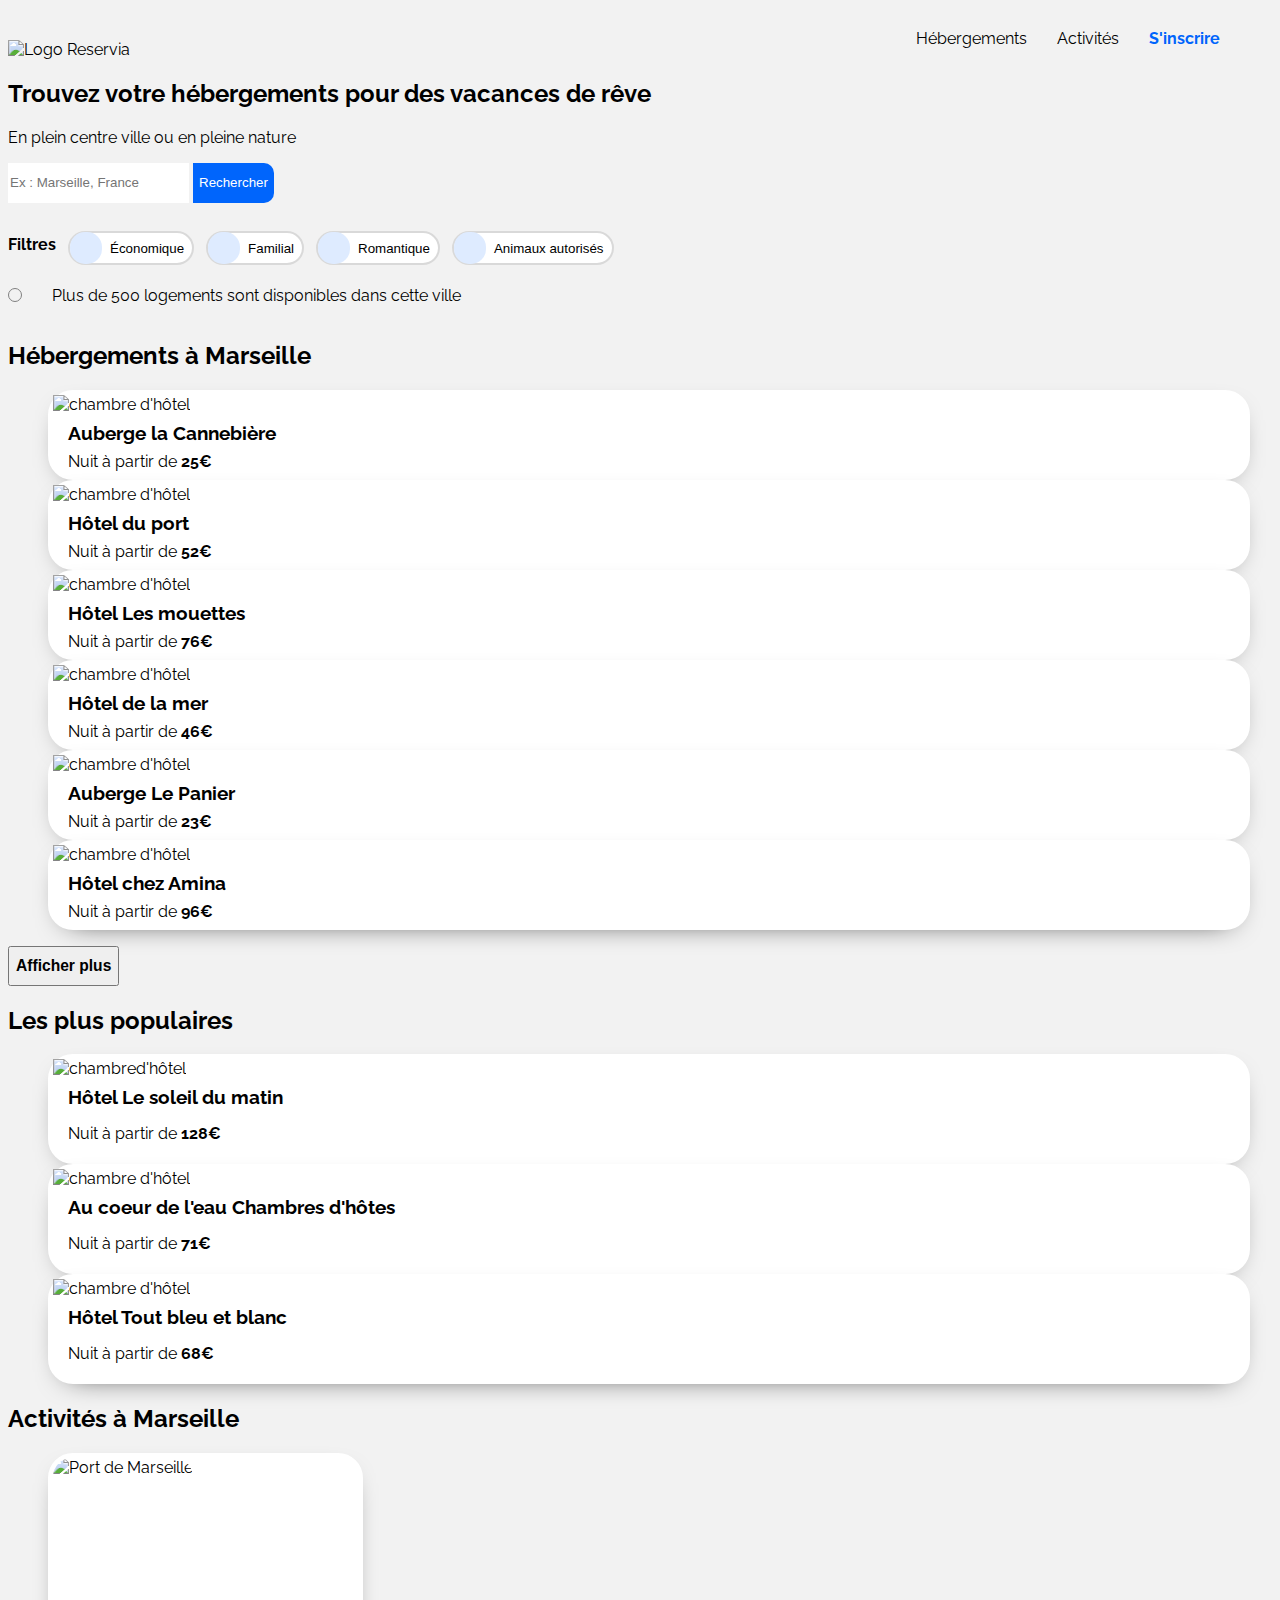
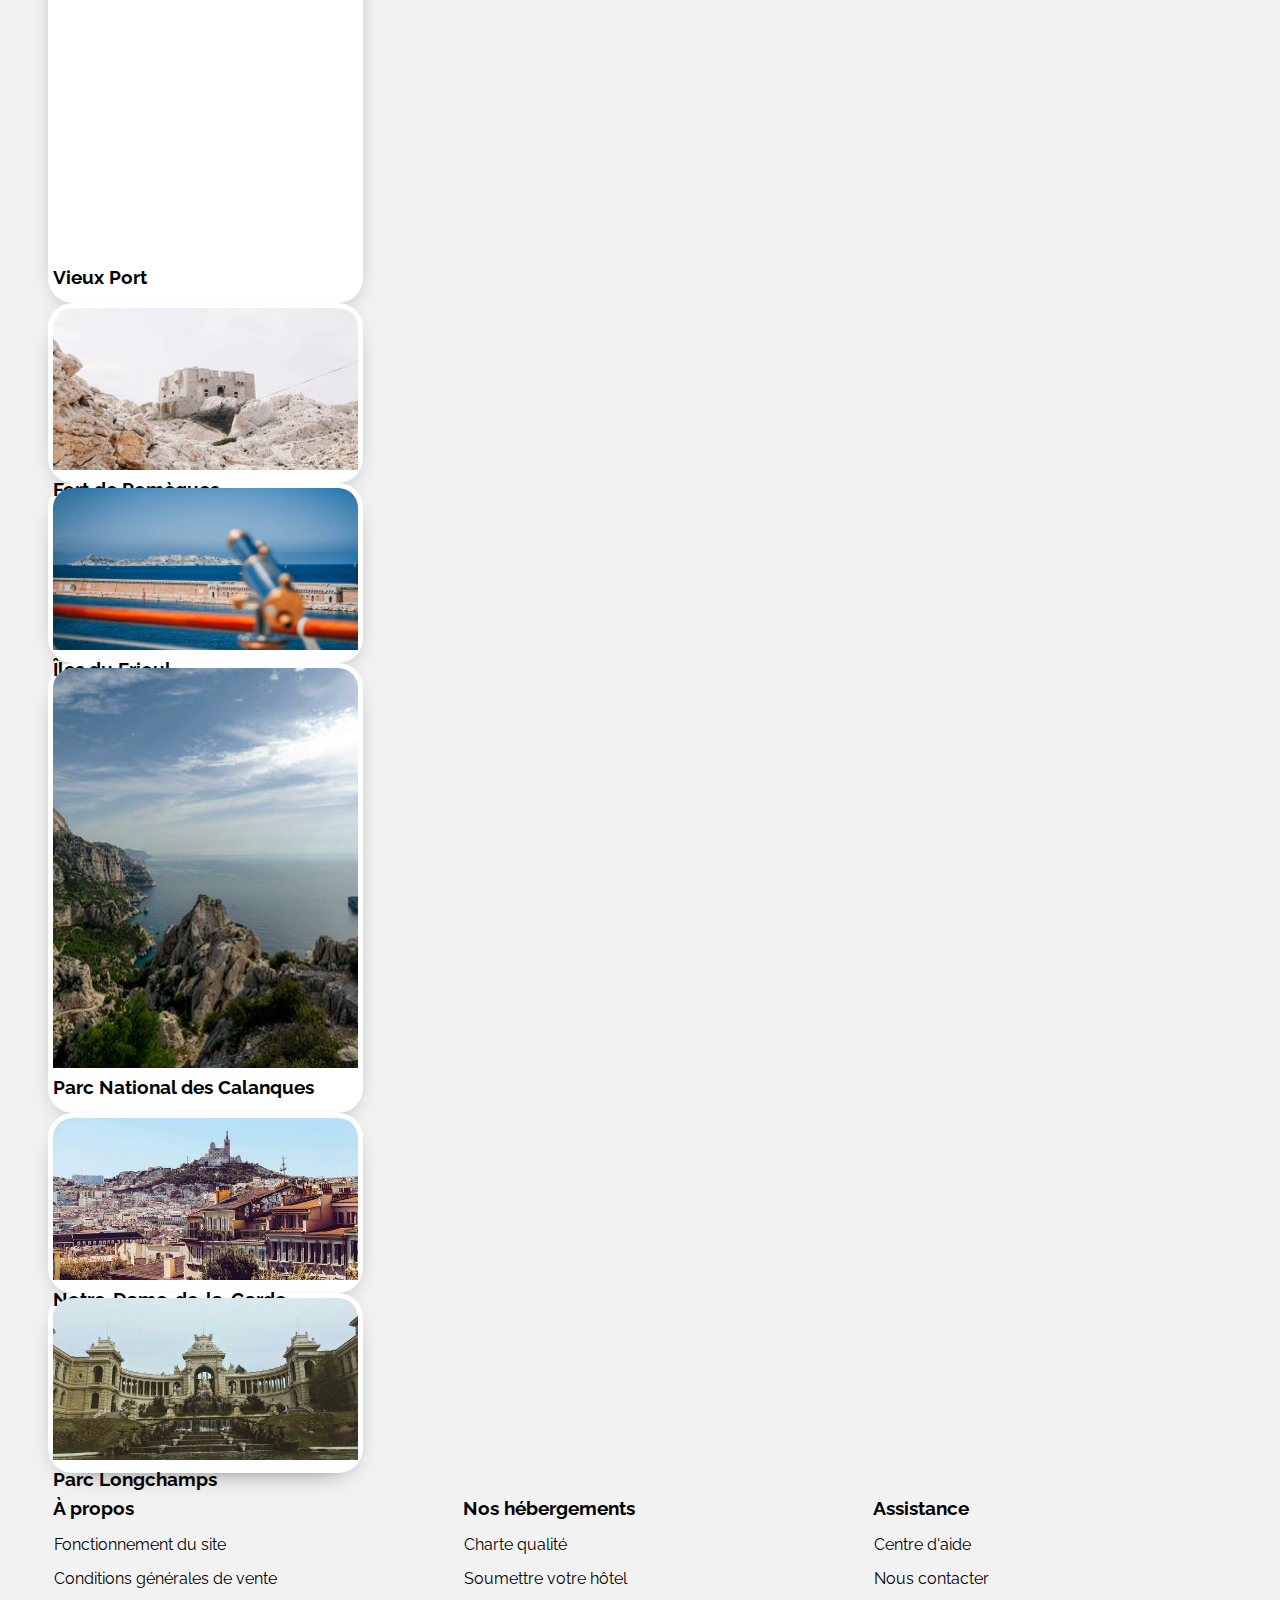
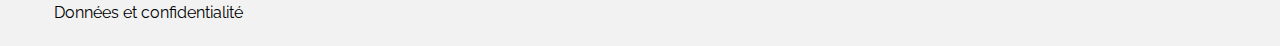
==== index.html @ 23a3ac5a "Maj du responsive pour nav list et .meilleurs" ====
<!DOCTYPE html>
<html lang="fr">
    <head>
        <meta charset="utf-8">
        <title>Reservia</title>
        <link rel="preconnect" href="https://fonts.gstatic.com">
        <link href="https://fonts.googleapis.com/css2?family=Raleway:wght@400;600&display=swap" rel="stylesheet">   
        <link  rel="stylesheet" href="Reservia.css">
        <link rel="stylesheet" href="hebergement.css">
        <link rel="stylesheet" href="responsive.css">
        <link rel="stylesheet" href="activity.css">
        <link rel="stylesheet" href="https://cdnjs.cloudflare.com/ajax/libs/font-awesome/5.15.3/css/all.min.css" integrity="sha512-iBBXm8fW90+nuLcSKlbmrPcLa0OT92xO1BIsZ+ywDWZCvqsWgccV3gFoRBv0z+8dLJgyAHIhR35VZc2oM/gI1w==" crossorigin="anonymous" referrerpolicy="no-referrer" />
    </head>
    <body>
        <div id="content">
        <!--Header-->
            <header>
                <div id="logo">
                    <img src="./images/Reservia.svg" alt="Logo Reservia"/> <!--Logo-->
                </div>
                <nav>
                    <ul id="nav-list">
                        <li><a href="#Hébergements">Hébergements</a></li>
                        <li><a href="#Activités">Activités</a></li>
                        <li><a id="sign-up" href="sign-up.html>">S'inscrire</a></li>
                    </ul>
                
                </nav>
            </header>
            <!--trouver hebergement-->
            <div id="recherche">
                <h2>Trouvez votre hébergements pour des vacances de rêve</h2>
                <p>En plein centre ville ou en pleine nature</p>
                <form method="post" action="traitement.php">
                <p>
                    <label for="ville"> <i class="fas fa-map-marker-alt"> </i></label>
                    <input type="search" name="ville" id="ville" placeholder="Ex : Marseille, France">
                    <button id="search-button">Rechercher</button>
                </p>
                </form>
                <nav>
                    <p>Filtres</p>
                    <div id="filters">
                        <button title="Économique" class="filter-button"><i class="fas fa-money-bill-wave"></i> Économique</button>
                        <button title="Familial" class="filter-button"><i class="fas fa-child"></i> Familial</button>
                        <button title="Romantique" class="filter-button"><i class="fas fa-heart"></i> Romantique</button>
                        <button title="Animaux autorisés" class="filter-button"><i class="fas fa-dog"></i> Animaux autorisés</button>
                    </div>
                </nav>
                <div id="info">
                    <i class="fas fa-info"></i><p>Plus de 500 logements sont disponibles dans cette ville</p>
                </div>
            </div>
            <!--hebegement a Marseille-->
            <section id="hébergements">
                <article id="Hébergements-a-marseille">
                    <h2>Hébergements à Marseille</h2>
                    <ul id="Liste-hébergements">
                        <li id="hébergement-1" class="hébergements">
                            <a href="Cannebiere.html">
                                <div class="image">
                                    <img src="images/Cannebiere.jpg" alt="chambre d'hôtel">
                                </div>
                                <div class="info-hebergements">
                                    <h3>Auberge la Cannebière</h3>
                                    <span>Nuit à partir de <strong>25€</strong></span>
                                    <div class="etoiles">
                                        <i class="fas fa-star"></i>
                                        <i class="fas fa-star"></i>
                                        <i class="fas fa-star"></i>
                                        <i class="fas fa-star"></i>
                                        <i class="fas fa-star star-empty"></i>
                                    </div>
                                </div>
                            </a>
                        </li>
                        <li id="hébergement-2" class="hébergements">
                            <a href="Port.html">
                                <div class="image">
                                    <img src="images/Port.jpg" alt="chambre d'hôtel">
                                </div>
                                <div class="info-hebergements">
                                    <h3>Hôtel du port</h3>
                                    <span>Nuit à partir de <strong>52€</strong></span>
                                    <div class="etoiles">
                                        <i class="fas fa-star"></i>
                                        <i class="fas fa-star"></i>
                                        <i class="fas fa-star"></i>
                                        <i class="fas fa-star"></i>
                                        <i class="fas fa-star"></i>
                                    </div>
                                </div>
                            </a>
                        </li>
                        <li id="hébergement-3" class="hébergements">
                            <a href="Mouettes.html">
                                <div class="image">
                                    <img src="images/mouettes.jpg" alt="chambre d'hôtel">
                                </div>
                                <div class="info-hebergements">
                                    <h3>Hôtel Les mouettes</h3>
                                    <span>Nuit à partir de <strong>76€</strong></span>
                                    <div class="etoiles">
                                        <i class="fas fa-star"></i>
                                        <i class="fas fa-star"></i>
                                        <i class="fas fa-star"></i>
                                        <i class="fas fa-star"></i>
                                        <i class="fas fa-star star-empty"></i>
                                    </div>
                                </div>
                            </a>
                        </li>
                        <li id="hébergement-4" class="hébergements">
                            <a href="Mer.html">
                                <div class="image">
                                    <img src="images/Mer.jpg" alt="chambre d'hôtel">
                                </div>
                                <div class="info-hebergements">
                                    <h3>Hôtel de la mer</h3>
                                    <span>Nuit à partir de <strong>46€</strong></span>
                                    <div class="etoiles">
                                        <i class="fas fa-star"></i>
                                        <i class="fas fa-star"></i>
                                        <i class="fas fa-star"></i>
                                        <i class="fas fa-star star-empty"></i>
                                        <i class="fas fa-star star-empty"></i>
                                    </div>
                                </div>
                            </a>
                        </li>
                        <li id="hébergement-5" class="hébergements">
                            <a href="Panier.html">
                                <div class="image">
                                    <img src="images/panier.jpg" alt="chambre d'hôtel">
                                </div>
                                <div class="info-hebergements">
                                   <h3>Auberge Le Panier</h3>
                                   <span>Nuit à partir de <strong>23€</strong></span> 
                                   <div class="etoiles">
                                    <i class="fas fa-star"></i>
                                    <i class="fas fa-star"></i>
                                    <i class="fas fa-star"></i>
                                    <i class="fas fa-star"></i>
                                    <i class="fas fa-star star-empty"></i>
                                   </div>
                                </div>
                            </a>
                        </li>
                        <li id="hébergement-6" class="hébergements">
                            <a href="Amina.html">
                                <div class="image">
                                    <img src="images/amina.jpg" alt="chambre d'hôtel">
                                </div>
                                <div class="info-hebergements">
                                    <h3>Hôtel chez Amina</h3>
                                    <span>Nuit à partir de <strong>96€</strong></span>
                                    <div class="etoiles">
                                        <i class="fas fa-star"></i>
                                        <i class="fas fa-star"></i>
                                        <i class="fas fa-star"></i>
                                        <i class="fas fa-star"></i>
                                        <i class="fas fa-star"></i>
                                    </div>
                                </div>
                            </a>
                        </li>
                    </ul>
                    <button><h3>Afficher plus</h3></button>
                </article>
            <!--les plus populaires-->
                <aside id="meilleurs-hébergements">
                    <div id="titre">
                        <h2>Les plus populaires</h2>
                        <i class="fas fa-chart-line"></i>
                    </div>
                    <ul id="meilleurs-liste">
                        <li id="meilleur-1" class="meilleurs">
                            <a href="Soleil.html">
                                <div class="image">
                                    <img src="images/soleil.jpg" alt="chambred'hôtel">
                                </div>
                                <div class="info-hebergements">
                                    <h3>Hôtel Le soleil du matin</h3>
                                    <p>Nuit à partir de <strong>128€</strong></p>
                                    <div class="etoiles">
                                        <i class="fas fa-star"></i>
                                        <i class="fas fa-star"></i>
                                        <i class="fas fa-star"></i>
                                        <i class="fas fa-star"></i>
                                        <i class="fas fa-star"></i>
                                    </div>
                                </div>
                            </a>
                        </li>
                        <li id="meilleur-2" class="meilleurs">
                            <a href="Coeur.html">
                                <div class="image">
                                    <img src="images/coeur.jpg" alt="chambre d'hôtel">
                                </div>
                                <div class="info-hebergements">
                                    <h3>Au coeur de l'eau Chambres d'hôtes</h3>
                                    <p>Nuit à partir de <strong>71€</strong></p>
                                    <div class="etoiles">
                                        <i class="fas fa-star"></i>
                                        <i class="fas fa-star"></i>
                                        <i class="fas fa-star"></i>
                                        <i class="fas fa-star"></i>
                                        <i class="fas fa-star fas fa-star-gray"></i>
                                    </div>
                                </div>
                            </a>
                        </li>
                        <li id="meilleur-3" class="meilleurs">
                            <a href="bleuetblanc.html">
                                <div class="image">
                                    <img src="images/bleuetblanc.jpg" alt="chambre d'hôtel">
                                </div>
                                <div class="info-hebergements">
                                    <h3>Hôtel Tout bleu et blanc</h3>
                                    <p>Nuit à partir de <strong>68€</strong></p>
                                    <div class="etoiles">
                                        <i class="fas fa-star"></i>
                                        <i class="fas fa-star"></i>
                                        <i class="fas fa-star"></i>
                                        <i class="fas fa-star"></i>
                                        <i class="fas fa-star fas fa-star-gray"></i>
                                    </div>
                                </div>
                            </a>
                        </li>
                    </ul>
                </aside>
            </section>
            <!--Activités a Marseille-->
            <div id="Activités">
                <h2>Activités à Marseille</h2>
                <article id="Activités">
                    <ul id="activity-list">
                        <li id="activity-1" class="activity1">
                            <a href="VieuxPort.html">
                                <div class="activity-img">
                                    <img src="images/VieuxPort.jpg" alt="Port de Marseille">
                                </div>
                                <div class="activity-name>">
                                    <h3>Vieux Port</h3>
                                </div>
                            </a>
                        </li>
                        <li id="activity-2" class="activity">
                            <a href="FortPomègues.html">
                                <div class="activity-img">
                                    <img src="images/Fort.jpg" alt="Fort de Pomègues">
                                </div>
                                <div class="activity-name">
                                    <h3>Fort de Pomègues</h3>
                                </div>
                            </a>
                        </li>
                        <li id="activity-3" class="activity">
                            <a href="Frioul.html">
                                <div class="activity-img">
                                    <img src="images/frioul.jpg" alt="Îles du Frioul">
                                </div>
                                <div class="activity-name">
                                    <h3>Îles du Frioul</h3>
                                </div>
                            </a>
                        </li>
                        <li id="activity-4" class="activity1">
                            <a href="Calanques.html">
                                <div class="activity-img">
                                    <img src="images/parc.jpg" alt="Parc National des Calanques">
                                </div>
                                <div class="activity-name">
                                    <h3>Parc National des Calanques</h3>
                                </div>
                            </a>
                        </li>
                        <li id="activity-5" class="activity">
                            <a href="Garde.html">
                                <div class="activity-img">
                                    <img src="images/Garde.jpg" alt="Notre-Dame-de-la-Garde">
                                </div>
                                <div class="activity-name>">
                                    <h3>Notre-Dame-de-la-Garde</h3>
                                </div>
                            </a>
                        </li>
                        <li id="activity-6" class="activity">
                            <a href="Longchamps.html">
                                <div class="activity-img">
                                    <img src="/images/longchamps.jpg" alt="Parc Longchamps">
                                </div>
                                <div>
                                    <h3>Parc Longchamps</h3>
                                </div>
                            </a>
                        </li>
                    </ul>
                </article>
            </div>    
            <!--footer-->
            <footer>
                <div id="end-footer">
                    <div id="propos">
                        <h3>À propos</h3>
                        <ul>
                            <li>
                                <a href="fonctionnement.html">Fonctionnement du site</a>
                            </li>
                            <li>
                                <a href="Conditions.html">Conditions générales de vente</a>
                            </li>
                            <li>
                                <a href="Données.html">Données et confidentialité</a>
                            </li>
                        </ul>
                    </div>
                    <div id="Nos-hébergements">
                        <h3>Nos hébergements</h3>
                        <ul>
                            <li>
                                <a href="Charte.html">Charte qualité</a>
                            </li>
                            <li>
                                <a href="Votre-hotel.html">Soumettre votre hôtel</a>
                            </li>
                        </ul>
                    </div>
                    <div id="Assistance">
                        <h3>Assistance</h3>
                        <ul>
                            <li>
                                <a href="aide.html">Centre d'aide</a>
                            </li>
                            <li>
                                <a href="contact.html">Nous contacter</a>
                            </li>
                        </ul>
                    </div>
                </div>
            </footer>
        </div>
    </body>
</html>
---- Reservia.css ----
body {
    font-family: 'Raleway', sans-serif;
    background-color: #f2f2f2;
    margin-right: 30px;
}

#content {
    max-width: 1440px;
    margin: auto;
}

/*navigation*/
header { 
    display: flex;
    align-items: flex-end;
    justify-content: space-between;

}
header nav{
    display: flex;
}
header nav ul {
    list-style-type: none;
    display: flex;
}

header nav li {
    margin-right: 30px;
}

header nav a {
    font-size: 1em;
    color: black;
    padding-bottom: 3px;
    text-decoration: none;
}
header nav a:hover {
    color: #0065FC ;
    border-top: 3px solid #0065FC;
    padding-top: 20px;
}
#nav-list a{
    position: relative;
    top: 5px;
}
#sign-up{
    font-weight: bold;
    color: #0065FC;
}
#sign-up:hover{
    border: none;
}

/*Recherche*/ 

input {
    border: none;
    height: 40px;
}

#search-button {
    height: 40px;
    border: 1px #0065FC;
    border-radius: 0px 10px 10px 0px;
    background-color: #0065FC;
    color: white;
    cursor: pointer;
}
#recherche{
    font-size:medium;
    
}
#recherche nav{
    display: flex;
    align-items: center;
}

#recherche nav p {
    font-weight: bold;
    margin-right: 12px;
}

#filters {
    display: flex;
    flex-wrap: wrap;
}

.filter-button {
    border-radius: 20px;
    border: 2px solid #d9d9d9;
    display: flex;
    padding: 0 8px 0 0;
    align-items: center;
    height: 34px;
    margin-right: 12px;
    margin-top: 8px;
    background-color: #ffffff;
}

.filter-button:hover {
    cursor: pointer;
    background: #0065FC;
    color: white;
}

.filter-button i{
    background-color: #deebff;
    border-radius: 15px;
    height: 24px;
    width: 24px;
    padding: 4px;
    display: flex;
    justify-content: center;
    align-items: center;
    margin-right: 8px;
    color: #0065FC;
}
#info{
    display: flex;
    align-items: center;
}
#info i.fas.fa-info{
    margin-right: 30px;
    border: solid gray 1px;
    border-radius: 50px;
    padding: 6px;
    color: #0065FC;
}
h3{
    font-weight: bolder;
    margin: 8px 0px;
}
/*Footer*/
#end-footer {
    display: flex;
}
#propos, #Nos-hébergements, #assistance{
    width: 33%;
    text-align: left;
}
#end-footer h3{
    text-align: left;
    margin-left: 45px;
}
#end-footer ul li {
    margin: 6px;
    margin-bottom: 15px;
}
---- hebergement.css ----
.hébergements, .meilleurs{
    background-color: #ffffff;
    border: solid 5px #ffffff;
    border-radius: 25px;
    box-shadow: 0px 9px 30px -20px black;
    cursor: pointer;
}
 ul{
     list-style: none;
     text-decoration: none;
 }
 ul#liste-hébergements{
     height: 200px;
     width: 250px;
 }
 li{
    display: list-item;
}
 #hébergements-a-marseille{
     padding: 45px 38px 25px 38px;
     border-radius: 25px;
     display: flex;
    flex-wrap: wrap;
 }
 .hébergements .image{
    border-radius: 20px 20px 0px 0px;
}
 a{
     color: black;
     text-decoration: none;
 }
 .etoiles{
     color: #0065FC;
     margin-bottom: 4px;
 }
 .fa-star-gray{
     color: rgb(202, 202, 202);
 }
 .info-hebergements{
     padding-left: 15px;
 }
 .image{
     object-fit: cover;
 }
---- responsive.css ----
@media (max-width: 600px){
    #content{
        width: auto;
    }
    header {
        flex-wrap: wrap;
    }
    #logo{
        width: 100%;
        height: 100%;
        padding-top: 20px;
        padding-left: 30px;
    }
    nav{
        width: 100%;
    }
    #nav-list{
        padding-left: 0px;
        width: 100%;
    }
    #nav-list li{
        padding-top: 20px;
        padding-bottom: 10px;
        border-top: none;
    }
    #nav-list li:hover{
        color: #0065FC;
        border-top: none;
        border-bottom: solid 3px #0065FC;
        width: 300px;
    }
    #nav-list li:nth-child(1){
        color: #0065FC;
        border-top: none;
        width: 300px;
        text-align: center;
    }
    #nav-list li:nth-child(2){
        color: #0065FC;
        border-top: none;
        width: 300px;
        text-align: center;
    }
    #nav-list li a:hover{
        border-top: none;
    }
    #nav-list li a:hover{
        border-top:none;
    }
    #nav-list li:nth-child(3){
        position: relative;
        top: -72px;
        left: -140px;
        border-bottom: none;
        width: 0px;
        min-width: 0px;
    }
    section{
        flex-direction: column-reverse;
    }
    article, aside{
        width: 100%;
        margin-bottom: 15px;
    }
    #meilleurs-hébergements{
        width: 100%;
    }
    .meilleurs{
        width: 100%;
        padding: 0px;
        margin: 0px;
    }
    .hébergements{
        width: 100%;
    }
}
---- activity.css ----
.activity, .activity1{
    background-color: #ffffff;
    border: solid 5px #ffffff;
    border-radius: 25px;
    box-shadow: 0px 9px 30px -20px black;
    cursor: pointer;
}
.activity img, .activity1 img{
    border-radius: 20px 20px 0px 0px;
    width: 100%;
    height:100%;
    object-fit: cover;
}
#activity-1, #activity-4{
    height: 440px;
    width: 305px;
}
#activity-2, #activity-3, #activity-5, #activity-6{
    width: 305px;
    height: 170px;
}
.activity .activity-img{
    height: 162px;
    border-radius: 25px 25px 0px 0px;
    object-fit: cover;
}
.activity1 .activity-img{
    height: 400px;
    border-radius: 25px 25px 0px 0px;
    object-fit: cover;
}
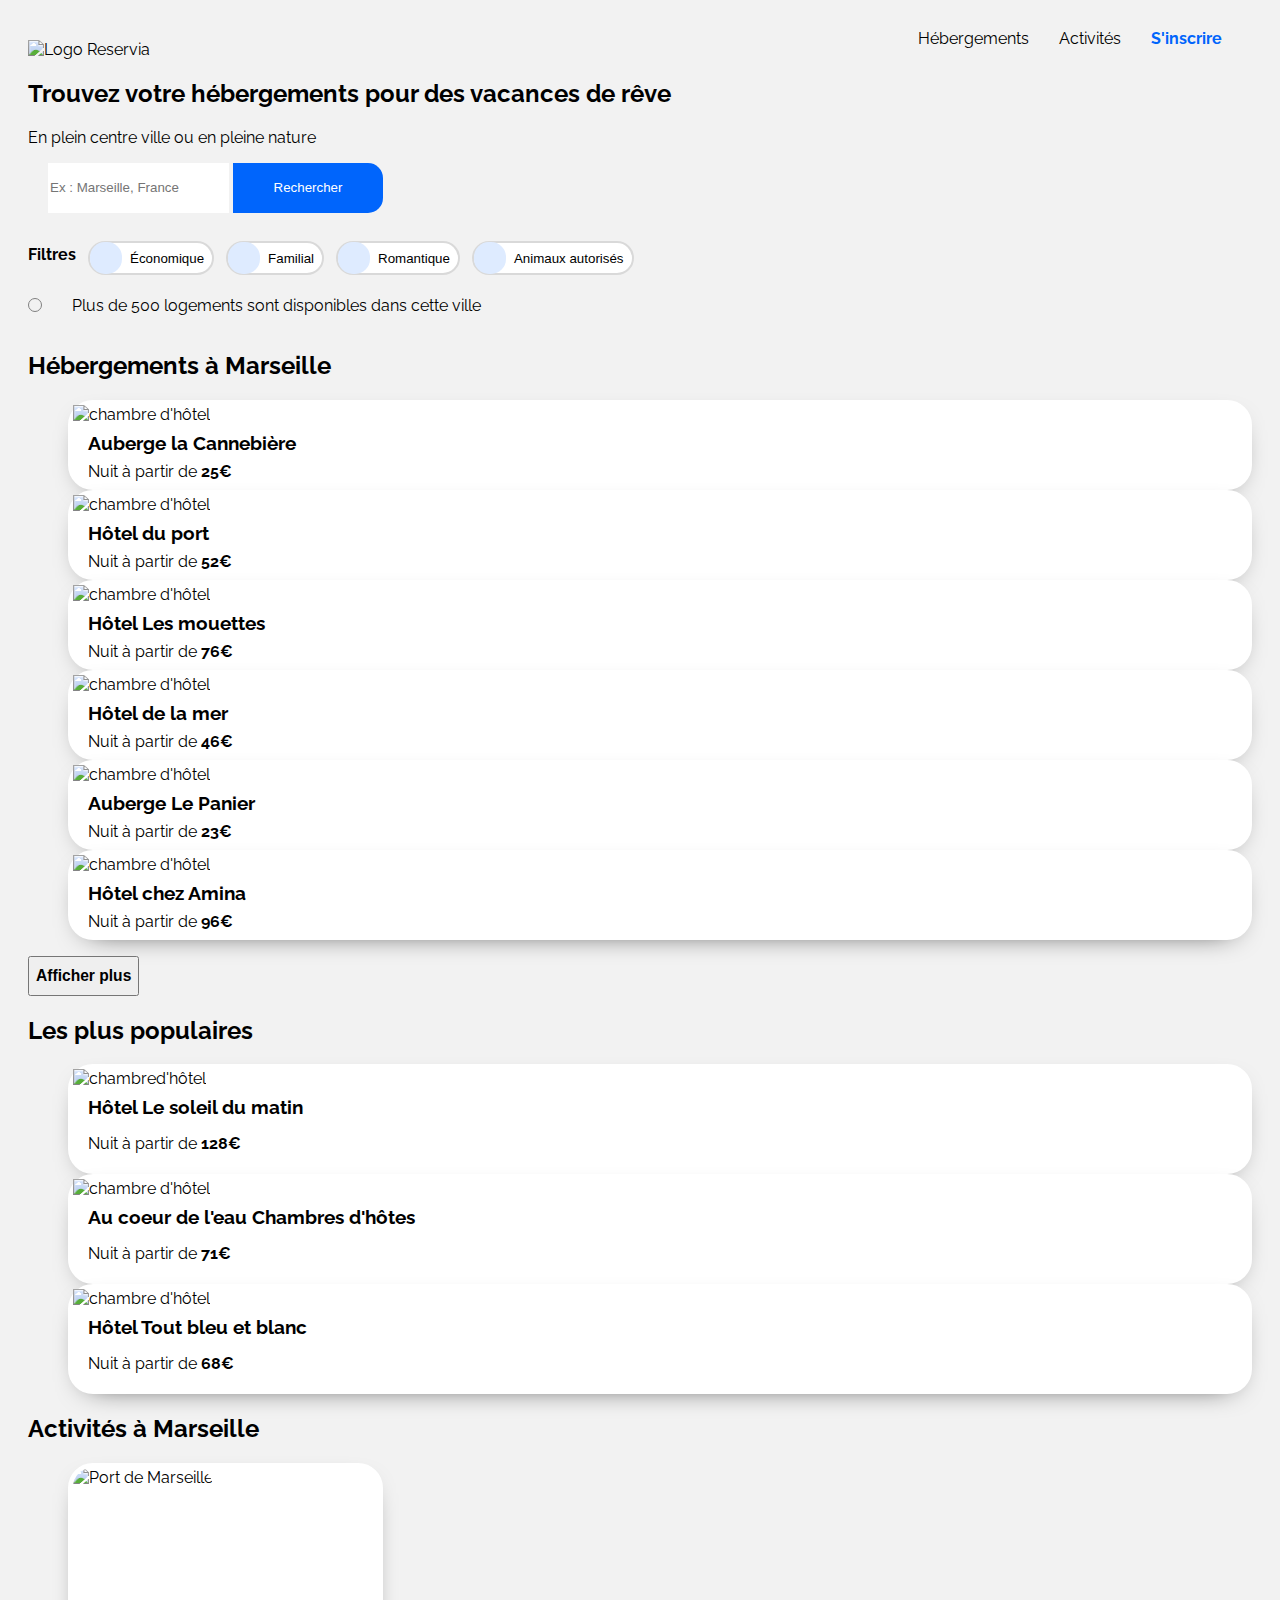
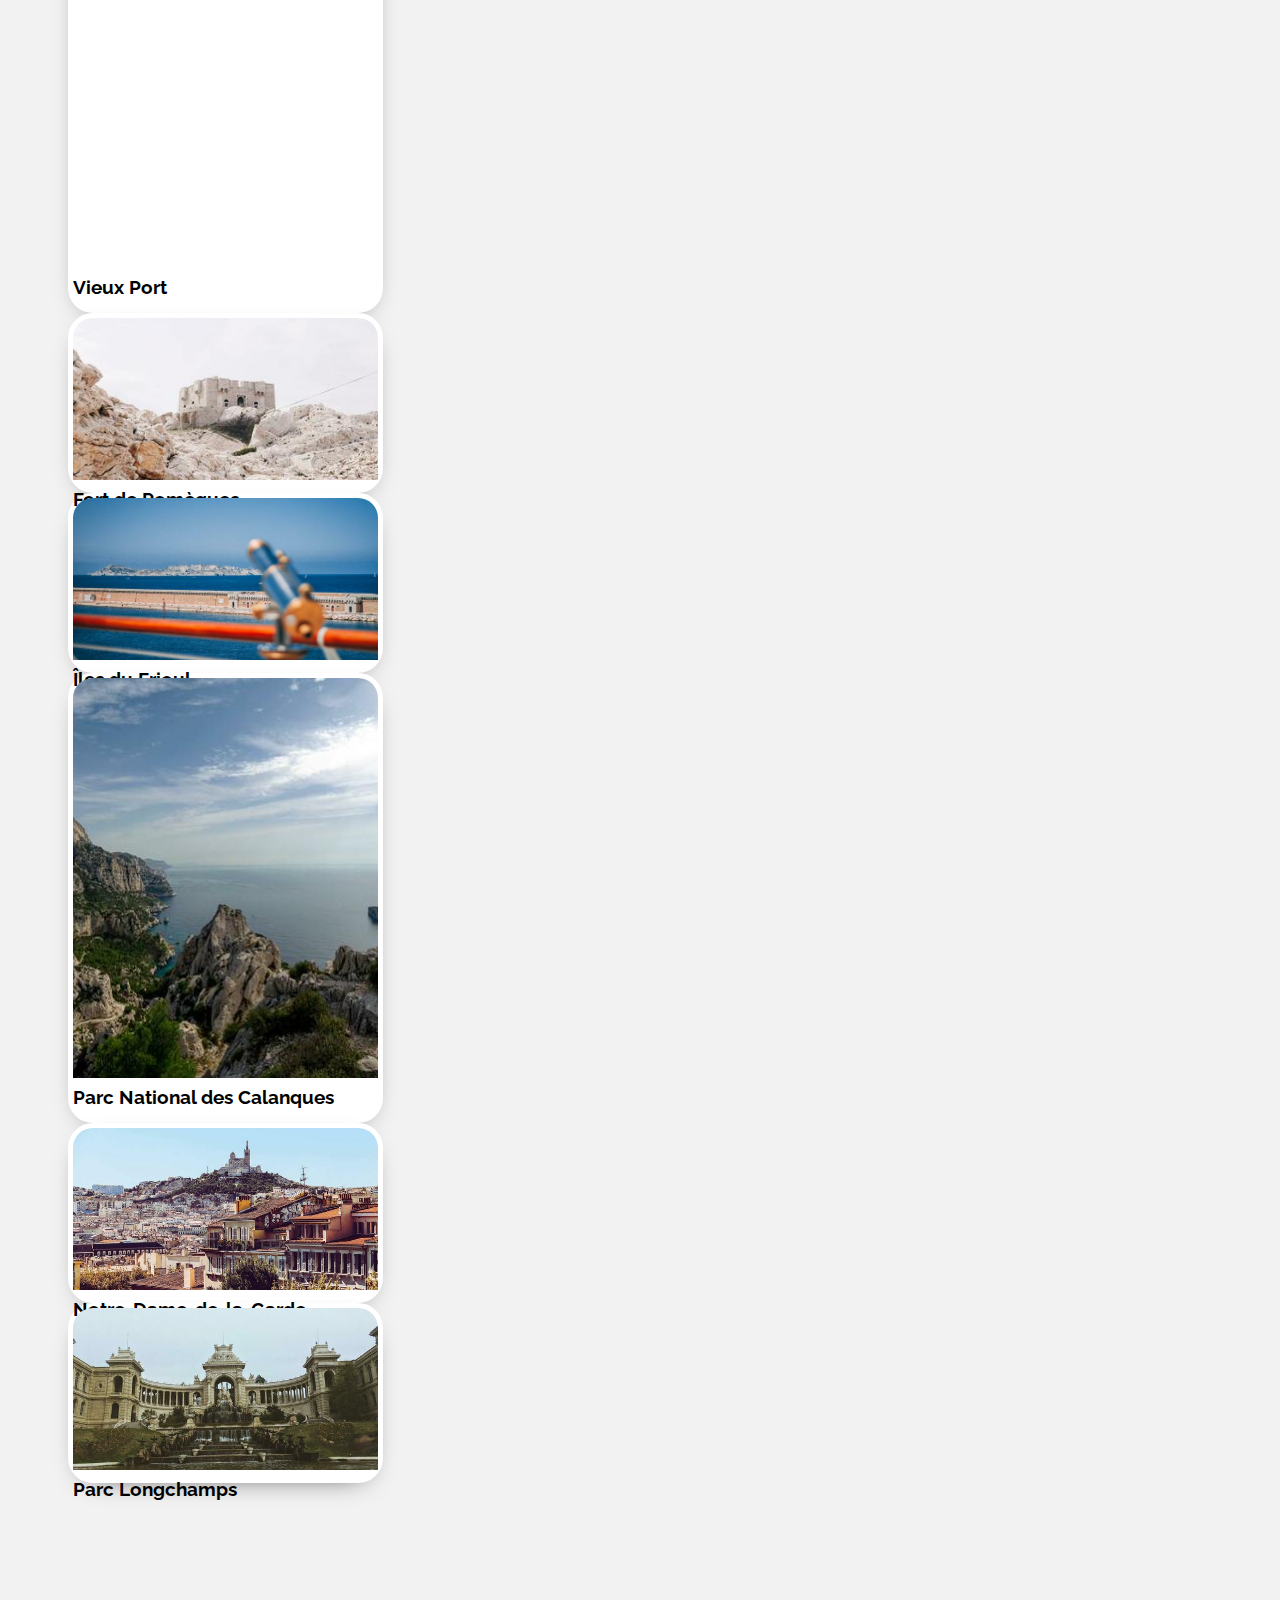
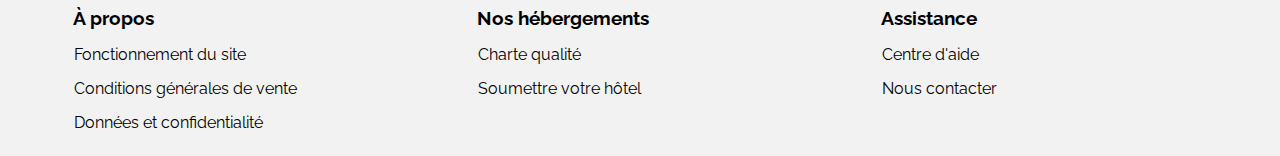
==== commit b49b3e49: "add class  .search on <p>" ====
--- a/index.html
+++ b/index.html
@@ -32,7 +32,7 @@
                 <h2>Trouvez votre hébergements pour des vacances de rêve</h2>
                 <p>En plein centre ville ou en pleine nature</p>
                 <form method="post" action="traitement.php">
-                <p>
+                <p class="search">
                     <label for="ville"> <i class="fas fa-map-marker-alt"> </i></label>
                     <input type="search" name="ville" id="ville" placeholder="Ex : Marseille, France">
                     <button id="search-button">Rechercher</button>
--- a/Reservia.css
+++ b/Reservia.css
@@ -1,7 +1,8 @@
 body {
     font-family: 'Raleway', sans-serif;
     background-color: #f2f2f2;
-    margin-right: 30px;
+    padding-right: 20px;
+    padding-left: 20px;
 }
 
 #content {
@@ -52,16 +53,21 @@
 }
 
 /*Recherche*/ 
-
+.search{
+    height: 50px;
+    width: 400px;
+    margin-left: 20px;
+}
 input {
     border: none;
-    height: 40px;
+    height: 100%;
 }
 
 #search-button {
-    height: 40px;
+    height: 100%;
+    width: 150px;
     border: 1px #0065FC;
-    border-radius: 0px 10px 10px 0px;
+    border-radius: 0px 15px 15px 0px;
     background-color: #0065FC;
     color: white;
     cursor: pointer;
@@ -133,6 +139,7 @@
 /*Footer*/
 #end-footer {
     display: flex;
+    padding-top: 100px;
 }
 #propos, #Nos-hébergements, #assistance{
     width: 33%;
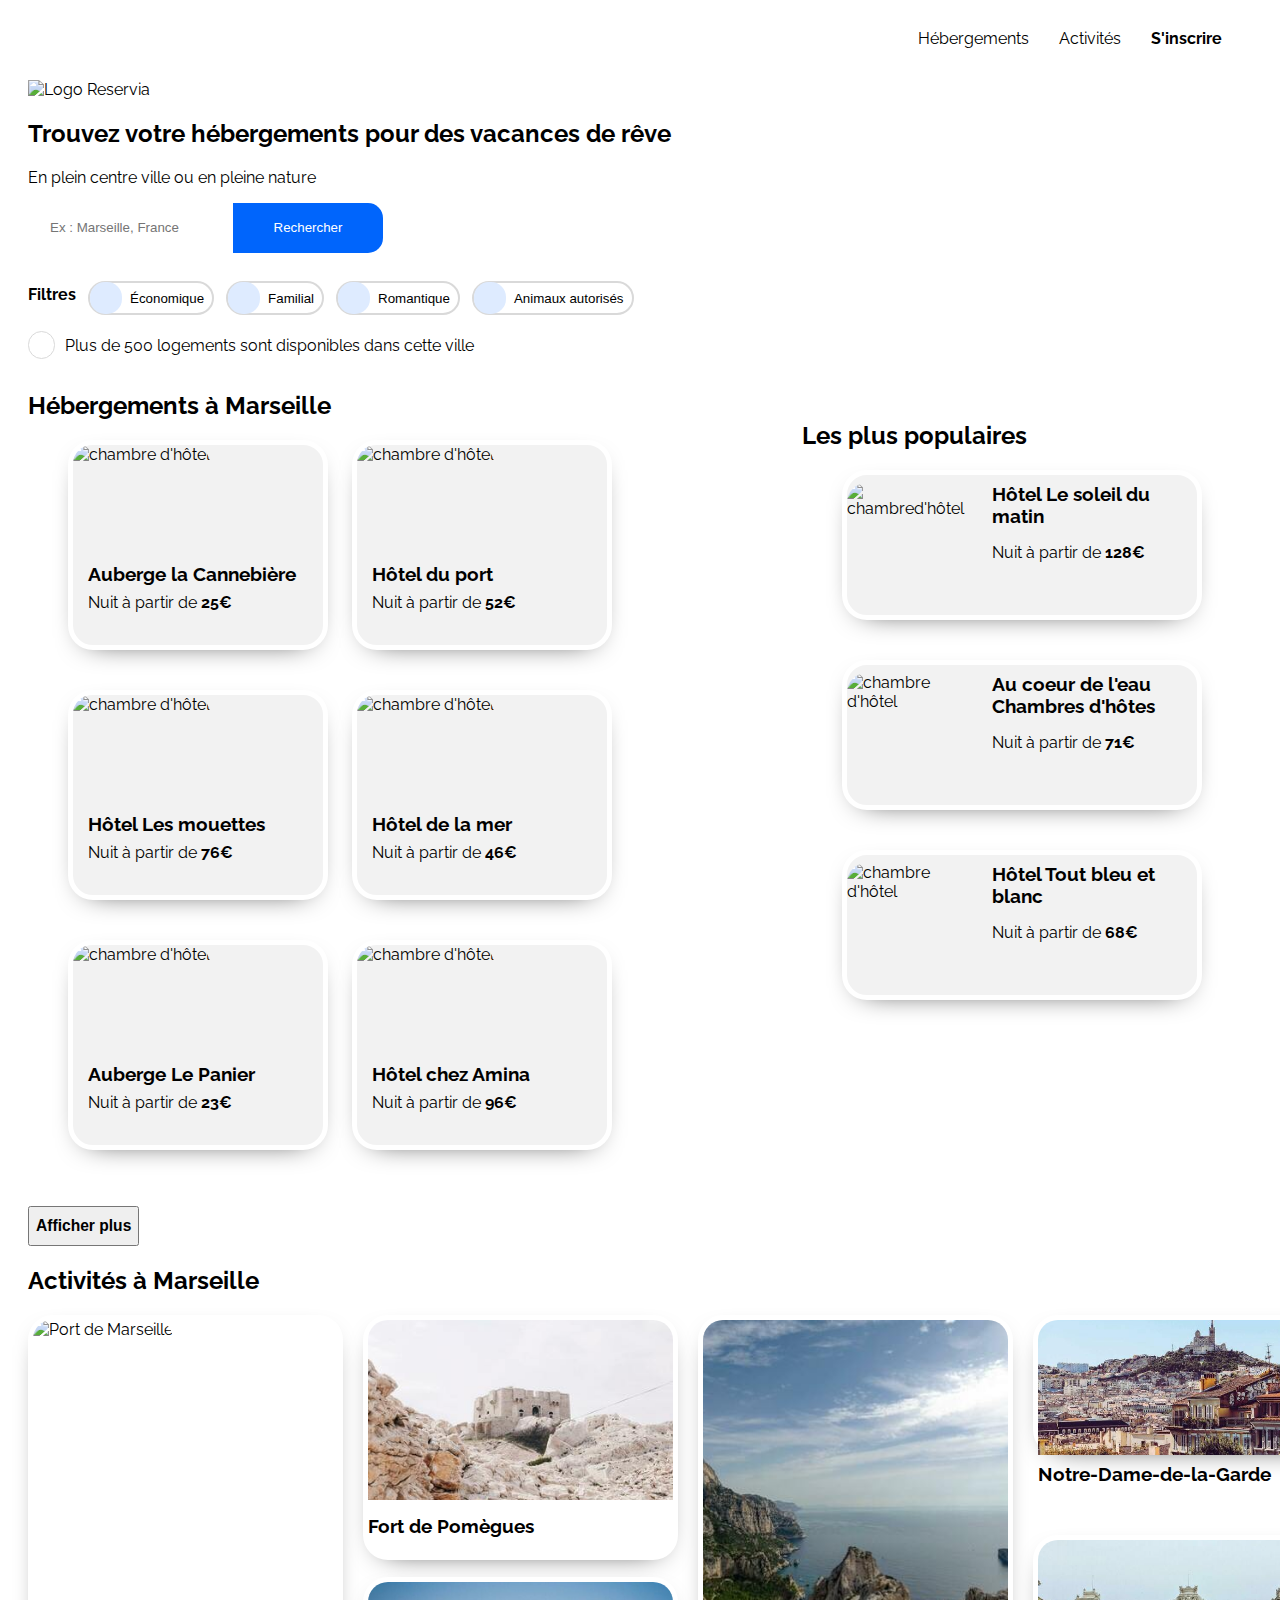
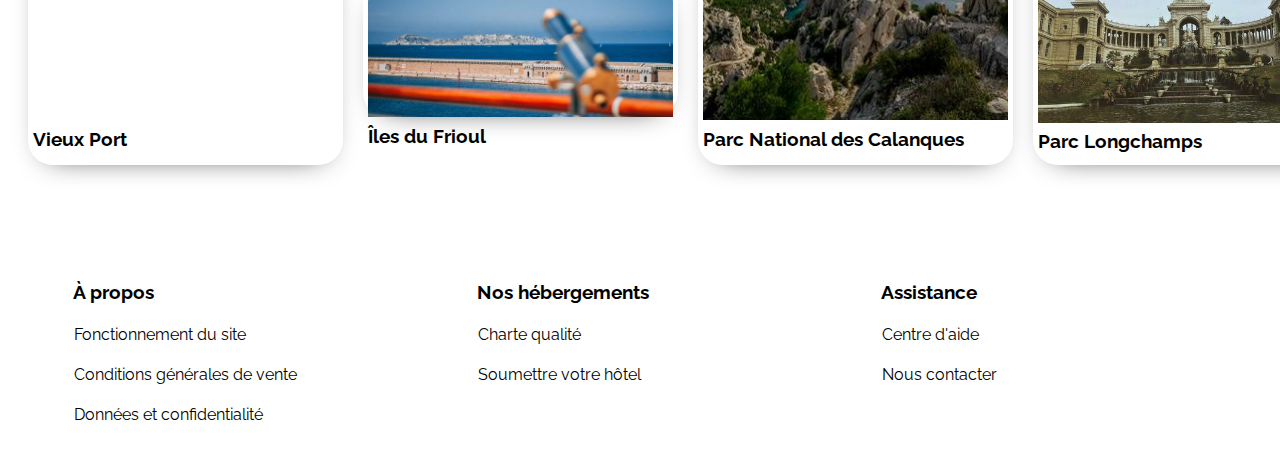
==== commit 182b6999: "Merge pull request #4 from lauthieb/refactor/accomodations" ====
--- a/index.html
+++ b/index.html
@@ -2,19 +2,19 @@
 <html lang="fr">
     <head>
         <meta charset="utf-8">
+        <meta name="viewport" content="width=device-width, initial-scale=1.0">
         <title>Reservia</title>
         <link rel="preconnect" href="https://fonts.gstatic.com">
         <link href="https://fonts.googleapis.com/css2?family=Raleway:wght@400;600&display=swap" rel="stylesheet">   
-        <link  rel="stylesheet" href="Reservia.css">
-        <link rel="stylesheet" href="hebergement.css">
-        <link rel="stylesheet" href="responsive.css">
-        <link rel="stylesheet" href="activity.css">
         <link rel="stylesheet" href="https://cdnjs.cloudflare.com/ajax/libs/font-awesome/5.15.3/css/all.min.css" integrity="sha512-iBBXm8fW90+nuLcSKlbmrPcLa0OT92xO1BIsZ+ywDWZCvqsWgccV3gFoRBv0z+8dLJgyAHIhR35VZc2oM/gI1w==" crossorigin="anonymous" referrerpolicy="no-referrer" />
+        <link rel="stylesheet" href="index.css">
+        <link rel="stylesheet" href="accomodations.css">
+        <link rel="stylesheet" href="activities.css">
     </head>
     <body>
         <div id="content">
         <!--Header-->
-            <header>
+            <header id="navbar">
                 <div id="logo">
                     <img src="./images/Reservia.svg" alt="Logo Reservia"/> <!--Logo-->
                 </div>
@@ -53,7 +53,7 @@
             </div>
             <!--hebegement a Marseille-->
             <section id="hébergements">
-                <article id="Hébergements-a-marseille">
+                <article class="town-accomodations">
                     <h2>Hébergements à Marseille</h2>
                     <ul id="Liste-hébergements">
                         <li id="hébergement-1" class="hébergements">
@@ -289,7 +289,7 @@
                         <li id="activity-6" class="activity">
                             <a href="Longchamps.html">
                                 <div class="activity-img">
-                                    <img src="/images/longchamps.jpg" alt="Parc Longchamps">
+                                    <img src="images/longchamps.jpg" alt="Parc Longchamps">
                                 </div>
                                 <div>
                                     <h3>Parc Longchamps</h3>
--- a/index.css
+++ b/index.css
@@ -0,0 +1,230 @@
+body {
+    font-family: 'Raleway', sans-serif;
+    background-color: #ffffff;
+    padding-right: 20px;
+    padding-left: 20px;
+}
+
+/* Navbar */
+#navbar { 
+    display: flex;
+    align-items: flex-end;
+    justify-content: space-between;
+
+}
+#navbar nav {
+    display: flex;
+}
+#navbar nav ul {
+    list-style-type: none;
+    display: flex;
+}
+#navbar nav li {
+    margin-right: 30px;
+}
+#navbar nav a {
+    font-size: 1em;
+    color: black;
+    padding-bottom: 3px;
+    text-decoration: none;
+    position: relative;
+    top: 5px;
+}
+#navbar nav a:hover {
+    color: #0065FC ;
+    border-top: 3px solid #0065FC;
+    padding-top: 20px;
+}
+#sign-up {
+    font-weight: bold;
+    color: #0065FC;
+}
+#sign-up:hover{
+    border: none;
+}
+
+/* Content */
+#content {
+    max-width: 1440px;
+    margin: auto;
+}
+
+/*Recherche*/ 
+.search{
+    height: 50px;
+    width: 400px;
+    margin-left: 20px;
+}
+input {
+    border: none;
+    height: 100%;
+}
+
+#search-button {
+    height: 100%;
+    width: 150px;
+    border: 1px #0065FC;
+    border-radius: 0px 15px 15px 0px;
+    background-color: #0065FC;
+    color: white;
+    cursor: pointer;
+}
+#recherche{
+    font-size:medium;
+    
+}
+#recherche nav{
+    display: flex;
+    align-items: center;
+}
+
+#recherche nav p {
+    font-weight: bold;
+    margin-right: 12px;
+}
+
+#filters {
+    display: flex;
+    flex-wrap: wrap;
+}
+
+.filter-button {
+    border-radius: 20px;
+    border: 2px solid #d9d9d9;
+    display: flex;
+    padding: 0 8px 0 0;
+    align-items: center;
+    height: 34px;
+    margin-right: 12px;
+    margin-top: 8px;
+    background-color: #ffffff;
+}
+
+.filter-button:hover {
+    cursor: pointer;
+    background: #0065FC;
+    color: white;
+}
+
+.filter-button i{
+    background-color: #deebff;
+    border-radius: 15px;
+    height: 24px;
+    width: 24px;
+    padding: 4px;
+    display: flex;
+    justify-content: center;
+    align-items: center;
+    margin-right: 8px;
+    color: #0065FC;
+}
+#info{
+    display: flex;
+    align-items: center;
+}
+#info i.fas.fa-info{
+    height: 16px;
+    width: 5px;
+    align-items: center;
+    justify-content: center;
+    justify-items: center;
+    margin-right: 10px;
+    border: solid #d9d9d9 1px;
+    border-radius: 50px;
+    padding-right: 10px;
+    padding-bottom: 5px;
+    padding-left: 10px;
+    padding-top: 5px;
+    color: #0065FC;
+}
+h3{
+    font-weight: bolder;
+    margin: 8px 0px;
+}
+/*Footer*/
+#end-footer {
+    display: flex;
+    padding-top: 100px;
+}
+#propos, #Nos-hébergements, #assistance{
+    width: 33%;
+    text-align: left;
+}
+#end-footer h3{
+    text-align: left;
+    margin-left: 45px;
+}
+#end-footer ul li {
+    margin: 6px;
+    margin-bottom: 15px;
+}
+
+
+/*responsive #navbar*/ 
+@media (max-width: 600px){
+    #content{
+        width: auto;
+    }
+    header {
+        flex-wrap: wrap;
+    }
+    #logo{
+        width: 100%;
+        height: 100%;
+        padding-top: 20px;
+        padding-left: 30px;
+    }
+    nav{
+        width: 100%;
+    }
+    #nav-list{
+        padding-left: 0px;
+        width: 100%;
+    }
+    #nav-list li{
+        padding-top: 20px;
+        padding-bottom: 10px;
+        border-top: none;
+    }
+    #nav-list li:hover{
+        color: #0065FC;
+        border-top: none;
+        border-bottom: solid 3px #0065FC;
+        width: 300px;
+    }
+    #nav-list li:nth-child(1){
+        color: #0065FC;
+        border-top: none;
+        width: 300px;
+        text-align: center;
+    }
+    #nav-list li:nth-child(2){
+        color: #0065FC;
+        border-top: none;
+        width: 300px;
+        text-align: center;
+    }
+    #nav-list li a:hover{
+        border-top: none;
+    }
+    #nav-list li a:hover{
+        border-top:none;
+    }
+    #nav-list li:nth-child(3){
+        position: relative;
+        top: -72px;
+        left: -140px;
+        border-bottom: none;
+        width: 0px;
+        min-width: 0px;
+    }
+    /* responsive footer */
+    #end-footer{
+        display: flex;
+        flex-direction: column;
+        width: 100%;
+    }
+    .propos ul, .Nos-hébergements ul, .Assistance ul{
+        width: 100%;
+    }
+}--- a/accomodations.css
+++ b/accomodations.css
@@ -0,0 +1,105 @@
+.hébergements, .meilleurs{
+    background-color: #f2f2f2;
+    border: solid 5px #ffffff;
+    border-radius: 25px;
+    box-shadow: 0px 9px 30px -20px black;
+    cursor: pointer;
+}
+
+.accomodations {
+    background-color: #f2f2f2;
+}
+
+ ul{
+     list-style: none;
+     text-decoration: none;
+ }
+ li{
+    display:inline-block;
+    width: 100%;
+    margin-right: 20px;
+    margin-bottom: 40px;
+}
+ #town-accomodations {
+    padding: 45px 38px 25px 38px;
+    background-color: #f2f2f2;
+    border-radius: 25px;
+    display: flex;
+    flex-wrap: wrap;
+ }
+ .hébergements img{
+    border-radius: 20px 20px 0px 0px;
+    width: 100%;
+    height: 100%;
+    object-fit: cover;
+}
+ a{
+     color: black;
+     text-decoration: none;
+ }
+ .etoiles{
+     color: #0065FC;
+     margin-bottom: 4px;
+ }
+ .star-empty{
+     color: rgb(202, 202, 202);
+ }
+ .info-hebergements{
+     padding-left: 15px;
+ }
+.hébergements{
+    height: 200px;
+    width: 250px;
+}
+.hébergements .image{
+    height: 110px;
+    border-radius: 20px 20px 0px 0px;
+}
+section{
+    display: flex;
+    margin-bottom: 20px;
+}
+article{
+    margin-right: 20px;
+    flex: 3;
+}
+aside{
+    flex: 1;
+    position: relative;
+    padding: 30px;
+}
+.meilleurs{
+    width: 350px;
+    height: 140px;
+}
+.meilleurs img{
+    border-radius: 20px 0px 0px 20px;
+    height: 135px;
+    width: 130px;
+    padding-top: 0px;
+    border-radius: 20px 0px 0px 20px;
+    object-fit: cover;
+    float: left;
+    margin-right: 15px;
+}
+/*responsive section*/
+@media (max-width: 600px ){
+    section{
+        flex-direction: column-reverse;
+    }
+    article, aside{
+        width: 100%;
+        margin-bottom: 15px;
+    }
+    #meilleurs-hébergements{
+        width: 100%;
+    }
+    .meilleurs{
+        width: 100%;
+        padding: 0px;
+        margin: 0px;
+    }
+    .hébergements{
+        width: 100%;
+    }
+}--- a/activities.css
+++ b/activities.css
@@ -0,0 +1,98 @@
+#activités{
+    white-space: nowrap;
+}
+.activity, .activity1{
+    background-color: #ffffff;
+    border: solid 5px #ffffff;
+    border-radius: 25px;
+    box-shadow: 0px 9px 30px -20px black;
+    cursor: pointer;
+}
+.activity img, .activity1 img{
+    border-radius: 20px 20px 0px 0px;
+    width: 100%;
+    height:100%;
+    object-fit: cover;
+}
+#activity-1, #activity-4{
+    height: 440px;
+    width: 305px;
+    grid-row: 1/4;
+}
+#activity-2, #activity-3, #activity-5, #activity-6{
+    width: 305px;
+}
+.activity .activity-img{
+    height: 135px;
+    border-radius: 25px 25px 0px 0px;
+    object-fit: cover;
+}
+.activity1 .activity-img{
+    height: 400px;
+    border-radius: 25px 25px 0px 0px;
+    object-fit: cover;
+}
+#activity-list{
+    display: grid;
+    grid-template-columns: 4fr 4fr 4fr 4fr;
+    grid-template-rows: 180px 2px 180px;
+    column-gap: 0%;
+    row-gap: 40px;
+    padding: 0px;
+}
+#activity-2{
+    grid-row: 1/3;
+    height: 235px;
+}
+#activity-2 img{
+    height: 180px;
+}
+#activity-2 h3{
+    margin-top: 60px;
+}
+#activity-3{
+    grid-row: 3/4;
+}
+#activity-5{
+    grid-row: 1/2;
+}
+#activity-6{
+    grid-row: 2/4;
+    height: 220px;
+}
+#activity-6 img{
+    height: 183px;
+}
+#activity-6 h3{
+    margin-top: 55px;
+}
+/* respoinsive activity*/
+@media (max-width: 600px){
+    #activités{
+        width: 100%;
+    }
+    #activity-list{
+        grid-template-columns: 1fr;
+        grid-template-rows: 6fr 6fr 6fr 6fr 6fr 6fr;
+        padding: 0px 37px 0px 31px;
+    }
+    #activity-1, #activity-2, #activity-3, #activity-5, #activity-4, #activity-6{
+        grid-column: 1/2;
+        grid-row: 1/2;
+    }
+    #activity-2{
+        grid-row: 2/3;
+    }
+    #activity-3{
+        grid-row: 3/4;
+    }
+    #activity-5{
+        grid-row: 4/5;
+    }
+    #activity-4{
+        grid-row: 5/6;
+    }
+    #activity-6{
+        grid-row: 6/7;
+    }
+}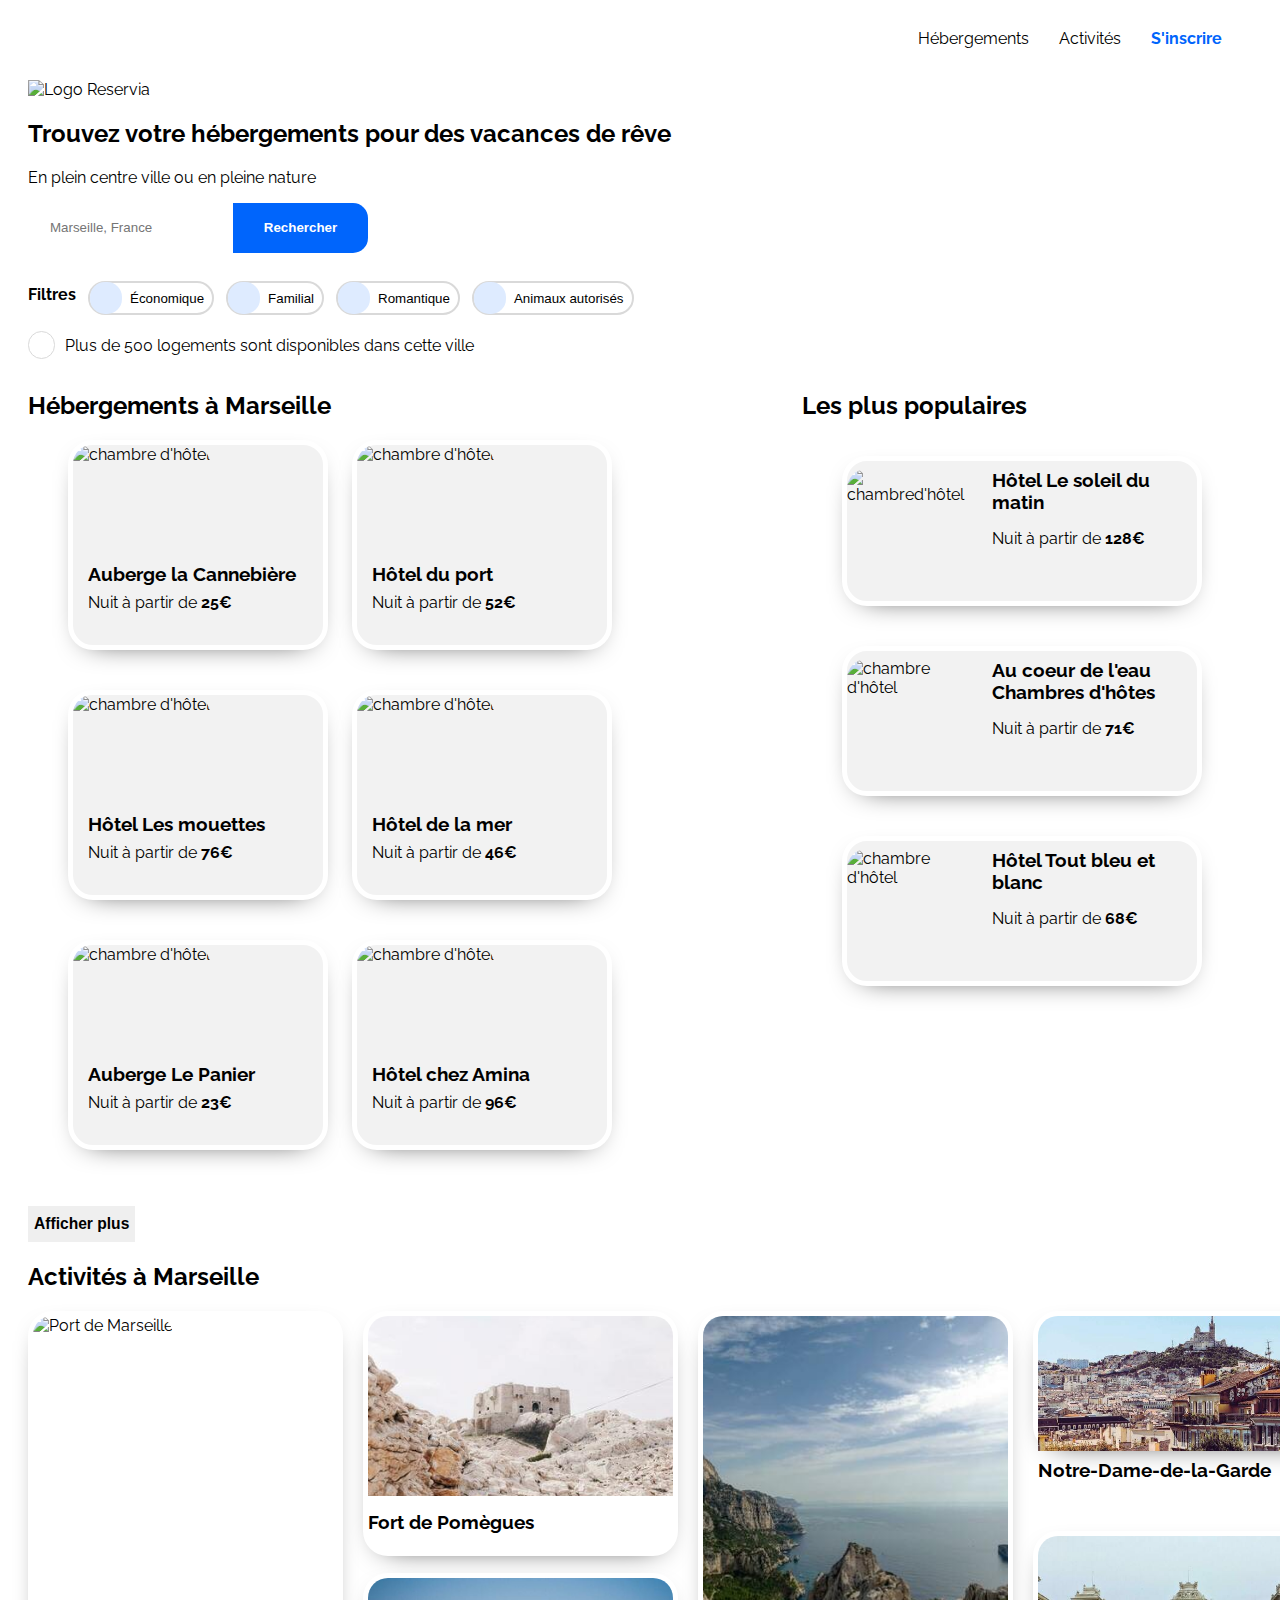
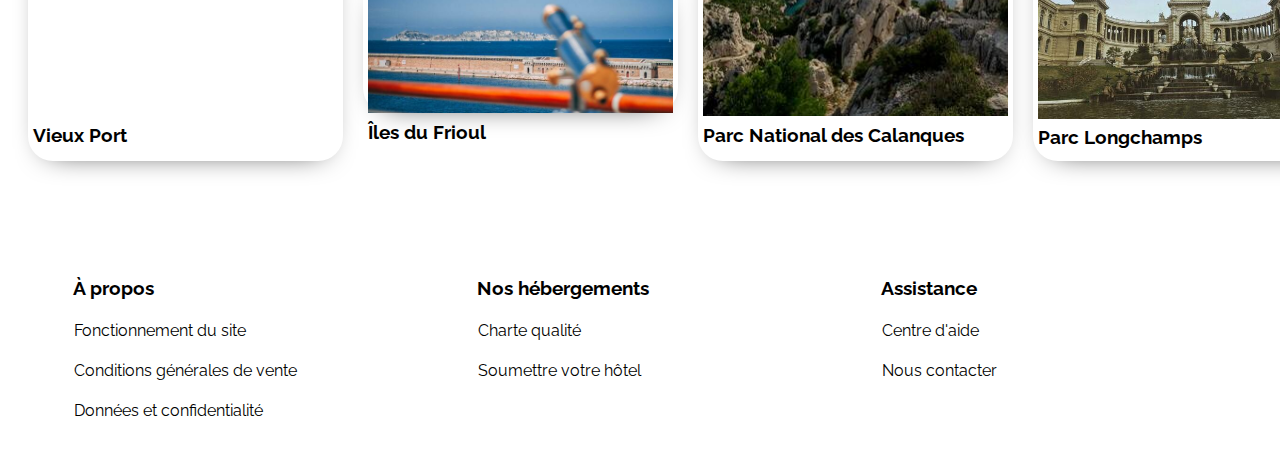
==== commit 36af0c1e: "creation of css folder" ====
--- a/index.html
+++ b/index.html
@@ -7,9 +7,9 @@
         <link rel="preconnect" href="https://fonts.gstatic.com">
         <link href="https://fonts.googleapis.com/css2?family=Raleway:wght@400;600&display=swap" rel="stylesheet">   
         <link rel="stylesheet" href="https://cdnjs.cloudflare.com/ajax/libs/font-awesome/5.15.3/css/all.min.css" integrity="sha512-iBBXm8fW90+nuLcSKlbmrPcLa0OT92xO1BIsZ+ywDWZCvqsWgccV3gFoRBv0z+8dLJgyAHIhR35VZc2oM/gI1w==" crossorigin="anonymous" referrerpolicy="no-referrer" />
-        <link rel="stylesheet" href="index.css">
-        <link rel="stylesheet" href="accomodations.css">
-        <link rel="stylesheet" href="activities.css">
+        <link rel="stylesheet" href="css/index.css">
+        <link rel="stylesheet" href="css/accomodations.css">
+        <link rel="stylesheet" href="css/activities.css">
     </head>
     <body>
         <div id="content">
@@ -34,7 +34,7 @@
                 <form method="post" action="traitement.php">
                 <p class="search">
                     <label for="ville"> <i class="fas fa-map-marker-alt"> </i></label>
-                    <input type="search" name="ville" id="ville" placeholder="Ex : Marseille, France">
+                    <input type="search" name="ville" id="ville" placeholder="Marseille, France">
                     <button id="search-button">Rechercher</button>
                 </p>
                 </form>
@@ -165,13 +165,14 @@
                             </a>
                         </li>
                     </ul>
-                    <button><h3>Afficher plus</h3></button>
+                    <button class="more-button"><h3>Afficher plus</h3></button>
                 </article>
             <!--les plus populaires-->
                 <aside id="meilleurs-hébergements">
                     <div id="titre">
-                        <h2>Les plus populaires</h2>
+                        <h2>Les plus populaires
                         <i class="fas fa-chart-line"></i>
+                        </h2>
                     </div>
                     <ul id="meilleurs-liste">
                         <li id="meilleur-1" class="meilleurs">
--- a/css/index.css
+++ b/css/index.css
@@ -0,0 +1,230 @@
+body {
+    font-family: 'Raleway', sans-serif;
+    background-color: #ffffff;
+    padding-right: 20px;
+    padding-left: 20px;
+}
+
+/* Navbar */
+#navbar { 
+    display: flex;
+    align-items: flex-end;
+    justify-content: space-between;
+
+}
+#navbar nav {
+    display: flex;
+}
+#navbar nav ul {
+    list-style-type: none;
+    display: flex;
+}
+#navbar nav li {
+    margin-right: 30px;
+}
+#navbar nav a {
+    font-size: 1em;
+    color: black;
+    padding-bottom: 3px;
+    text-decoration: none;
+    position: relative;
+    top: 5px;
+}
+#navbar nav a:hover {
+    color: #0065FC ;
+    border-top: 3px solid #0065FC;
+    padding-top: 20px;
+}
+#navbar #sign-up{
+    font-weight: bold;
+    color: #0065FC;
+}
+#navbar #sign-up:hover{
+    border: none;
+}
+
+/* Content */
+#content {
+    max-width: 1440px;
+    margin: auto;
+}
+
+/*Recherche*/ 
+.search{
+    height: 50px;
+    width: 400px;
+    margin-left: 20px;
+}
+input {
+    border: none;
+    height: 100%;
+}
+#search-button {
+    height: 50px;
+    width: 135px;
+    border: 1px #0065FC;
+    border-radius: 0px 15px 15px 0px;
+    background-color: #0065FC;
+    color: white;
+    cursor: pointer;
+    font-weight: bold;
+}
+#recherche{
+    font-size:medium;
+    
+}
+#recherche nav{
+    display: flex;
+    align-items: center;
+}
+
+#recherche nav p {
+    font-weight: bold;
+    margin-right: 12px;
+}
+
+#filters {
+    display: flex;
+    flex-wrap: wrap;
+}
+
+.filter-button {
+    border-radius: 20px;
+    border: 2px solid #d9d9d9;
+    display: flex;
+    padding: 0 8px 0 0;
+    align-items: center;
+    height: 34px;
+    margin-right: 12px;
+    margin-top: 8px;
+    background-color: #ffffff;
+}
+
+.filter-button:hover {
+    cursor: pointer;
+    background: #0065FC;
+    color: white;
+}
+
+.filter-button i{
+    background-color: #deebff;
+    border-radius: 15px;
+    height: 24px;
+    width: 24px;
+    padding: 4px;
+    display: flex;
+    justify-content: center;
+    align-items: center;
+    margin-right: 8px;
+    color: #0065FC;
+}
+#info{
+    display: flex;
+    align-items: center;
+}
+#info i.fas.fa-info{
+    height: 16px;
+    width: 5px;
+    align-items: center;
+    justify-content: center;
+    justify-items: center;
+    margin-right: 10px;
+    border: solid #d9d9d9 1px;
+    border-radius: 50px;
+    padding-right: 10px;
+    padding-bottom: 5px;
+    padding-left: 10px;
+    padding-top: 5px;
+    color: #0065FC;
+}
+h3{
+    font-weight: bolder;
+    margin: 8px 0px;
+}
+/*Footer*/
+#end-footer {
+    display: flex;
+    padding-top: 100px;
+}
+#propos, #Nos-hébergements, #assistance{
+    width: 33%;
+    text-align: left;
+}
+#end-footer h3{
+    text-align: left;
+    margin-left: 45px;
+}
+#end-footer ul li {
+    margin: 6px;
+    margin-bottom: 15px;
+}
+
+
+/*responsive #navbar*/ 
+@media (max-width: 600px){
+    #content{
+        width: auto;
+    }
+    header {
+        flex-wrap: wrap;
+    }
+    #logo{
+        width: 100%;
+        height: 100%;
+        padding-top: 20px;
+        padding-left: 30px;
+    }
+    nav{
+        width: 100%;
+    }
+    #nav-list{
+        padding-left: 0px;
+        width: 100%;
+    }
+    #nav-list li{
+        padding-top: 20px;
+        padding-bottom: 10px;
+        border-top: none;
+    }
+    #nav-list li:hover{
+        color: #0065FC;
+        border-top: none;
+        border-bottom: solid 3px #0065FC;
+        width: 300px;
+    }
+    #nav-list li:nth-child(1){
+        color: #0065FC;
+        border-top: none;
+        width: 300px;
+        text-align: center;
+    }
+    #nav-list li:nth-child(2){
+        color: #0065FC;
+        border-top: none;
+        width: 300px;
+        text-align: center;
+    }
+    #nav-list li a:hover{
+        border-top: none;
+    }
+    #nav-list li a:hover{
+        border-top:none;
+    }
+    #nav-list li:nth-child(3){
+        position: relative;
+        top: -72px;
+        left: -140px;
+        border-bottom: none;
+        width: 0px;
+        min-width: 0px;
+    }
+    /* responsive footer */
+    #end-footer{
+        display: flex;
+        flex-direction: column;
+        width: 100%;
+    }
+    .propos ul, .Nos-hébergements ul, .Assistance ul{
+        width: 100%;
+    }
+}--- a/css/accomodations.css
+++ b/css/accomodations.css
@@ -0,0 +1,124 @@
+.hébergements, .meilleurs{
+    background-color: #f2f2f2;
+    border: solid 5px #ffffff;
+    border-radius: 25px;
+    box-shadow: 0px 9px 30px -20px black;
+    cursor: pointer;
+}
+
+.accomodations {
+    background-color: #f2f2f2;
+}
+
+ ul{
+     list-style: none;
+     text-decoration: none;
+ }
+ li{
+    display:inline-block;
+    width: 100%;
+    margin-right: 20px;
+    margin-bottom: 40px;
+}
+ #town-accomodations {
+    padding: 45px 38px 25px 38px;
+    background-color: #f2f2f2;
+    border-radius: 25px;
+    display: flex;
+    flex-wrap: wrap;
+ }
+ .hébergements img{
+    border-radius: 20px 20px 0px 0px;
+    width: 100%;
+    height: 100%;
+    object-fit: cover;
+}
+ a{
+     color: black;
+     text-decoration: none;
+ }
+ .etoiles{
+     color: #0065FC;
+     margin-bottom: 4px;
+ }
+ .star-empty{
+     color: rgb(202, 202, 202);
+ }
+ .info-hebergements{
+     padding-left: 15px;
+ }
+.hébergements{
+    height: 200px;
+    width: 250px;
+}
+.hébergements .image{
+    height: 110px;
+    border-radius: 20px 20px 0px 0px;
+}
+section{
+    display: flex;
+    margin-bottom: 20px;
+}
+article{
+    margin-right: 20px;
+    flex: 3;
+}
+.more-button{
+    border: none;
+}
+aside{
+    flex: 1;
+    position: relative;
+    padding: 30px;
+    padding-top: 0px;
+}
+#titre{
+    display: flex;
+    justify-content: space-between;
+    margin: 0px;
+}
+.meilleurs{
+    width: 350px;
+    height: 140px;
+}
+.meilleurs img{
+    border-radius: 20px 0px 0px 20px;
+    height: 135px;
+    width: 130px;
+    padding-top: 0px;
+    border-radius: 20px 0px 0px 20px;
+    object-fit: cover;
+    float: left;
+    margin-right: 15px;
+}
+/*responsive section*/
+@media (max-width: 600px ){
+    section{
+        flex-direction: column-reverse;
+        margin-left: 0px;
+        padding-left: 0px;
+    }
+    article, aside{
+        width: 100%;
+        margin-bottom: 15px;
+        margin-left: 0px;
+        padding-left: 0px;
+    }
+    ul #meilleurs-liste{
+        padding-left: 0px;
+    }
+    ul#Liste-hébergements{
+        padding-left: 0px;
+    }
+    #meilleurs-hébergements{
+        width: 100%;
+    }
+    .meilleurs{
+        width: 100%;
+        padding: 0px;
+        margin: 0px;
+    }
+    .hébergements{
+        width: 100%;
+    }
+}--- a/css/activities.css
+++ b/css/activities.css
@@ -0,0 +1,98 @@
+#activités{
+    white-space: nowrap;
+}
+.activity, .activity1{
+    background-color: #ffffff;
+    border: solid 5px #ffffff;
+    border-radius: 25px;
+    box-shadow: 0px 9px 30px -20px black;
+    cursor: pointer;
+}
+.activity img, .activity1 img{
+    border-radius: 20px 20px 0px 0px;
+    width: 100%;
+    height:100%;
+    object-fit: cover;
+}
+#activity-1, #activity-4{
+    height: 440px;
+    width: 305px;
+    grid-row: 1/4;
+}
+#activity-2, #activity-3, #activity-5, #activity-6{
+    width: 305px;
+}
+.activity .activity-img{
+    height: 135px;
+    border-radius: 25px 25px 0px 0px;
+    object-fit: cover;
+}
+.activity1 .activity-img{
+    height: 400px;
+    border-radius: 25px 25px 0px 0px;
+    object-fit: cover;
+}
+#activity-list{
+    display: grid;
+    grid-template-columns: 4fr 4fr 4fr 4fr;
+    grid-template-rows: 180px 2px 180px;
+    column-gap: 0%;
+    row-gap: 40px;
+    padding: 0px;
+}
+#activity-2{
+    grid-row: 1/3;
+    height: 235px;
+}
+#activity-2 img{
+    height: 180px;
+}
+#activity-2 h3{
+    margin-top: 60px;
+}
+#activity-3{
+    grid-row: 3/4;
+}
+#activity-5{
+    grid-row: 1/2;
+}
+#activity-6{
+    grid-row: 2/4;
+    height: 220px;
+}
+#activity-6 img{
+    height: 183px;
+}
+#activity-6 h3{
+    margin-top: 55px;
+}
+/* respoinsive activity*/
+@media (max-width: 600px){
+    #activités{
+        width: 100%;
+    }
+    #activity-list{
+        grid-template-columns: 1fr;
+        grid-template-rows: 6fr 6fr 6fr 6fr 6fr 6fr;
+        padding: 0px 37px 0px 31px;
+    }
+    #activity-1, #activity-2, #activity-3, #activity-5, #activity-4, #activity-6{
+        grid-column: 1/2;
+        grid-row: 1/2;
+    }
+    #activity-2{
+        grid-row: 2/3;
+    }
+    #activity-3{
+        grid-row: 3/4;
+    }
+    #activity-5{
+        grid-row: 4/5;
+    }
+    #activity-4{
+        grid-row: 5/6;
+    }
+    #activity-6{
+        grid-row: 6/7;
+    }
+}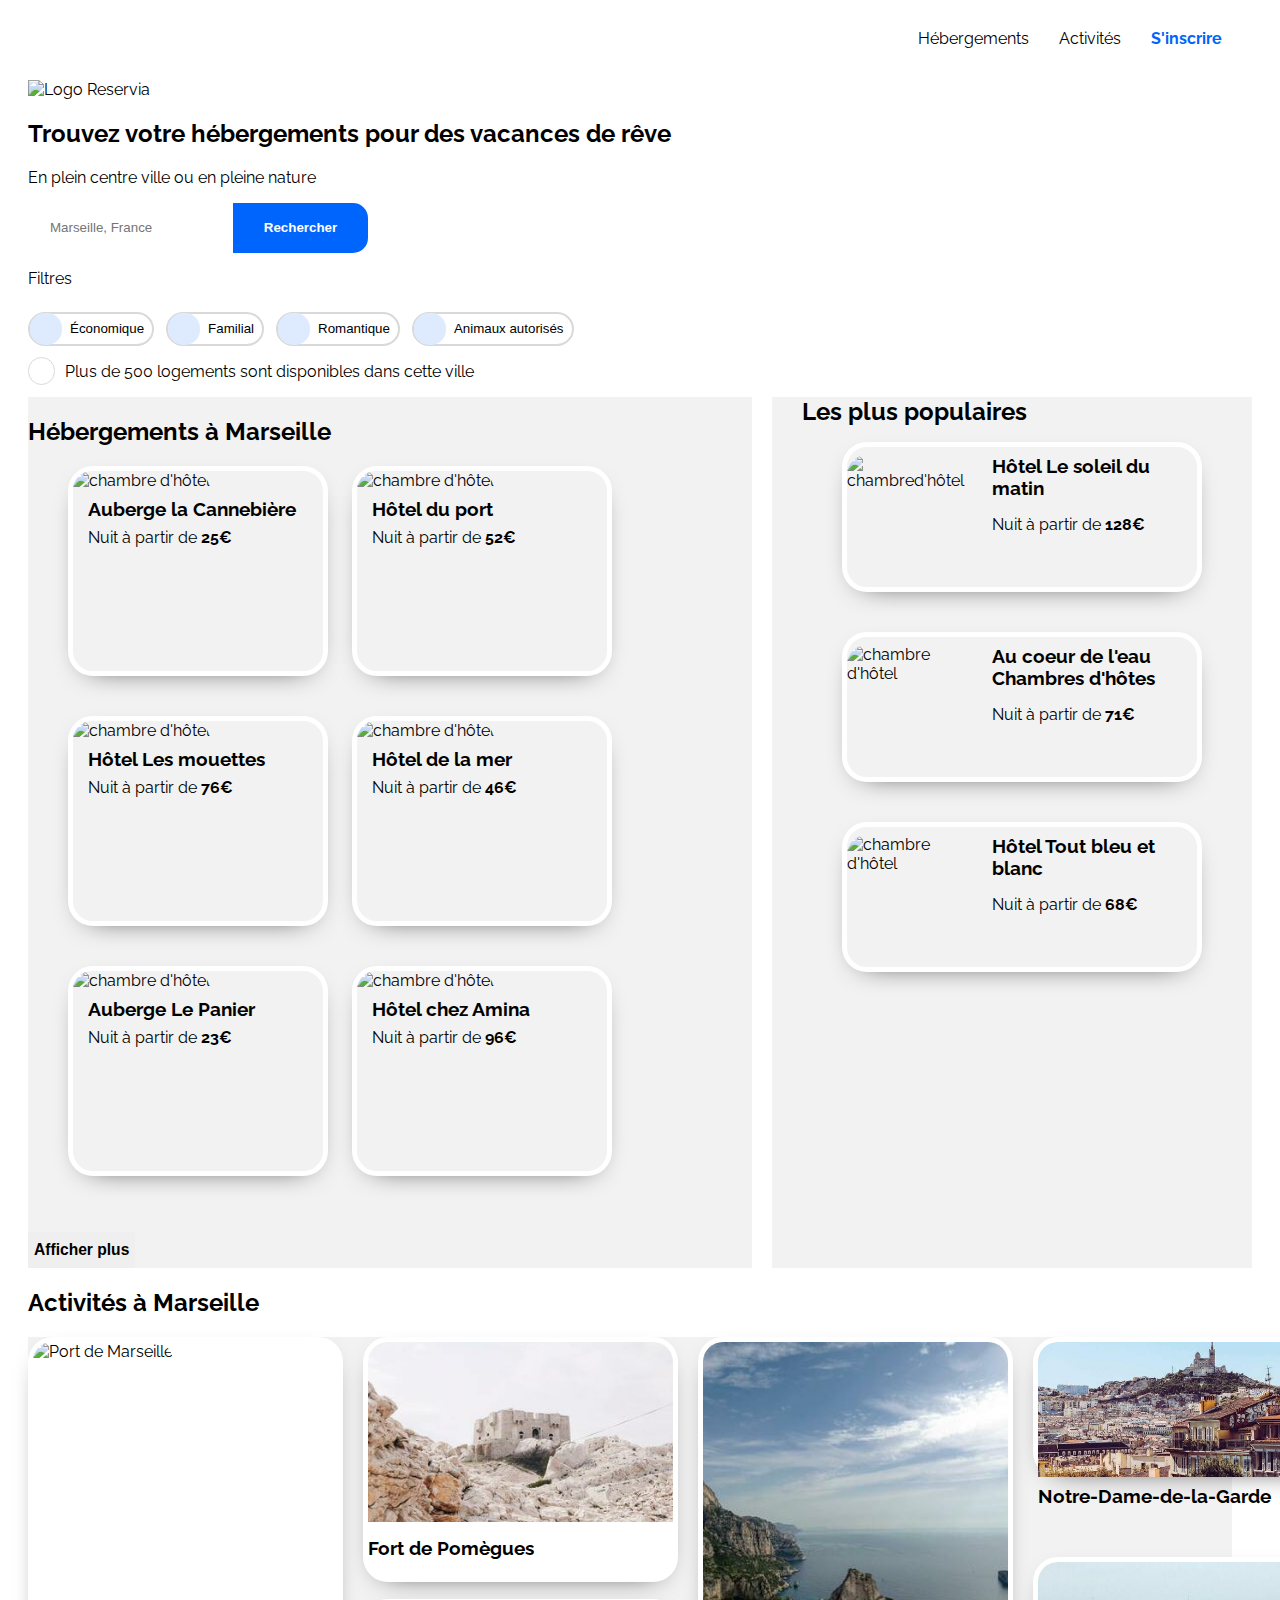
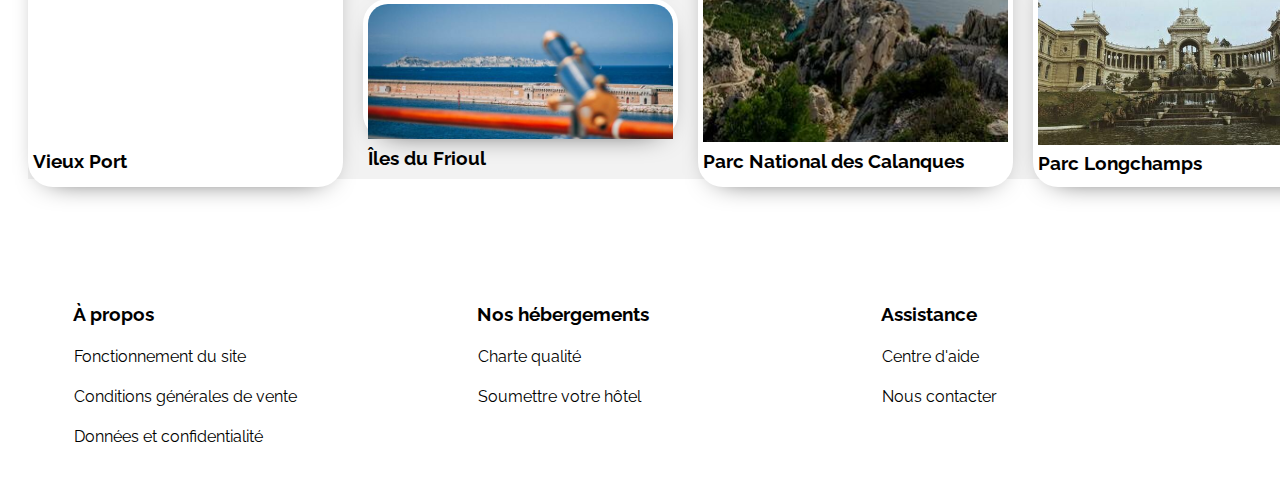
==== commit b766db9f: "translating fr to en" ====
--- a/index.html
+++ b/index.html
@@ -20,7 +20,7 @@
                 </div>
                 <nav>
                     <ul id="nav-list">
-                        <li><a href="#Hébergements">Hébergements</a></li>
+                        <li><a href="#accomodations">Hébergements</a></li>
                         <li><a href="#Activités">Activités</a></li>
                         <li><a id="sign-up" href="sign-up.html>">S'inscrire</a></li>
                     </ul>
@@ -28,7 +28,7 @@
                 </nav>
             </header>
             <!--trouver hebergement-->
-            <div id="recherche">
+            <div id="town-search">
                 <h2>Trouvez votre hébergements pour des vacances de rêve</h2>
                 <p>En plein centre ville ou en pleine nature</p>
                 <form method="post" action="traitement.php">
@@ -52,19 +52,19 @@
                 </div>
             </div>
             <!--hebegement a Marseille-->
-            <section id="hébergements">
+            <section id="accomodations">
                 <article class="town-accomodations">
                     <h2>Hébergements à Marseille</h2>
-                    <ul id="Liste-hébergements">
-                        <li id="hébergement-1" class="hébergements">
+                    <ul id="accomodations-list">
+                        <li id="accomodation-1" class="accomodation">
                             <a href="Cannebiere.html">
                                 <div class="image">
                                     <img src="images/Cannebiere.jpg" alt="chambre d'hôtel">
                                 </div>
-                                <div class="info-hebergements">
+                                <div class="accomodation-info">
                                     <h3>Auberge la Cannebière</h3>
                                     <span>Nuit à partir de <strong>25€</strong></span>
-                                    <div class="etoiles">
+                                    <div class="stars">
                                         <i class="fas fa-star"></i>
                                         <i class="fas fa-star"></i>
                                         <i class="fas fa-star"></i>
@@ -74,33 +74,33 @@
                                 </div>
                             </a>
                         </li>
-                        <li id="hébergement-2" class="hébergements">
+                        <li id="accomodation-2" class="accomodation">
                             <a href="Port.html">
                                 <div class="image">
                                     <img src="images/Port.jpg" alt="chambre d'hôtel">
                                 </div>
-                                <div class="info-hebergements">
+                                <div class="accomodation-info">
                                     <h3>Hôtel du port</h3>
                                     <span>Nuit à partir de <strong>52€</strong></span>
-                                    <div class="etoiles">
-                                        <i class="fas fa-star"></i>
-                                        <i class="fas fa-star"></i>
-                                        <i class="fas fa-star"></i>
-                                        <i class="fas fa-star"></i>
-                                        <i class="fas fa-star"></i>
-                                    </div>
-                                </div>
-                            </a>
-                        </li>
-                        <li id="hébergement-3" class="hébergements">
+                                    <div class="stars">
+                                        <i class="fas fa-star"></i>
+                                        <i class="fas fa-star"></i>
+                                        <i class="fas fa-star"></i>
+                                        <i class="fas fa-star"></i>
+                                        <i class="fas fa-star"></i>
+                                    </div>
+                                </div>
+                            </a>
+                        </li>
+                        <li id="accomodation-3" class="accomodation">
                             <a href="Mouettes.html">
                                 <div class="image">
                                     <img src="images/mouettes.jpg" alt="chambre d'hôtel">
                                 </div>
-                                <div class="info-hebergements">
+                                <div class="accomodation-info">
                                     <h3>Hôtel Les mouettes</h3>
                                     <span>Nuit à partir de <strong>76€</strong></span>
-                                    <div class="etoiles">
+                                    <div class="stars">
                                         <i class="fas fa-star"></i>
                                         <i class="fas fa-star"></i>
                                         <i class="fas fa-star"></i>
@@ -110,15 +110,15 @@
                                 </div>
                             </a>
                         </li>
-                        <li id="hébergement-4" class="hébergements">
+                        <li id="accomodation-4" class="accomodation">
                             <a href="Mer.html">
                                 <div class="image">
                                     <img src="images/Mer.jpg" alt="chambre d'hôtel">
                                 </div>
-                                <div class="info-hebergements">
+                                <div class="accomodation-info">
                                     <h3>Hôtel de la mer</h3>
                                     <span>Nuit à partir de <strong>46€</strong></span>
-                                    <div class="etoiles">
+                                    <div class="stars">
                                         <i class="fas fa-star"></i>
                                         <i class="fas fa-star"></i>
                                         <i class="fas fa-star"></i>
@@ -128,15 +128,15 @@
                                 </div>
                             </a>
                         </li>
-                        <li id="hébergement-5" class="hébergements">
+                        <li id="accomodation-5" class="accomodation">
                             <a href="Panier.html">
                                 <div class="image">
                                     <img src="images/panier.jpg" alt="chambre d'hôtel">
                                 </div>
-                                <div class="info-hebergements">
+                                <div class="accomodation-info">
                                    <h3>Auberge Le Panier</h3>
                                    <span>Nuit à partir de <strong>23€</strong></span> 
-                                   <div class="etoiles">
+                                   <div class="stars">
                                     <i class="fas fa-star"></i>
                                     <i class="fas fa-star"></i>
                                     <i class="fas fa-star"></i>
@@ -146,15 +146,15 @@
                                 </div>
                             </a>
                         </li>
-                        <li id="hébergement-6" class="hébergements">
+                        <li id="accomodation-6" class="accomodation">
                             <a href="Amina.html">
                                 <div class="image">
                                     <img src="images/amina.jpg" alt="chambre d'hôtel">
                                 </div>
-                                <div class="info-hebergements">
+                                <div class="accomodation-info">
                                     <h3>Hôtel chez Amina</h3>
                                     <span>Nuit à partir de <strong>96€</strong></span>
-                                    <div class="etoiles">
+                                    <div class="stars">
                                         <i class="fas fa-star"></i>
                                         <i class="fas fa-star"></i>
                                         <i class="fas fa-star"></i>
@@ -168,40 +168,40 @@
                     <button class="more-button"><h3>Afficher plus</h3></button>
                 </article>
             <!--les plus populaires-->
-                <aside id="meilleurs-hébergements">
-                    <div id="titre">
+                <aside id="popular-accomodations">
+                    <div id="title">
                         <h2>Les plus populaires
                         <i class="fas fa-chart-line"></i>
                         </h2>
                     </div>
-                    <ul id="meilleurs-liste">
-                        <li id="meilleur-1" class="meilleurs">
+                    <ul id="popular-list">
+                        <li id="popular-1" class="popular">
                             <a href="Soleil.html">
                                 <div class="image">
                                     <img src="images/soleil.jpg" alt="chambred'hôtel">
                                 </div>
-                                <div class="info-hebergements">
+                                <div class="accomodation-info">
                                     <h3>Hôtel Le soleil du matin</h3>
                                     <p>Nuit à partir de <strong>128€</strong></p>
-                                    <div class="etoiles">
-                                        <i class="fas fa-star"></i>
-                                        <i class="fas fa-star"></i>
-                                        <i class="fas fa-star"></i>
-                                        <i class="fas fa-star"></i>
-                                        <i class="fas fa-star"></i>
-                                    </div>
-                                </div>
-                            </a>
-                        </li>
-                        <li id="meilleur-2" class="meilleurs">
+                                    <div class="stars">
+                                        <i class="fas fa-star"></i>
+                                        <i class="fas fa-star"></i>
+                                        <i class="fas fa-star"></i>
+                                        <i class="fas fa-star"></i>
+                                        <i class="fas fa-star"></i>
+                                    </div>
+                                </div>
+                            </a>
+                        </li>
+                        <li id="popular-2" class="popular">
                             <a href="Coeur.html">
                                 <div class="image">
                                     <img src="images/coeur.jpg" alt="chambre d'hôtel">
                                 </div>
-                                <div class="info-hebergements">
+                                <div class="accomodation-info">
                                     <h3>Au coeur de l'eau Chambres d'hôtes</h3>
                                     <p>Nuit à partir de <strong>71€</strong></p>
-                                    <div class="etoiles">
+                                    <div class="stars">
                                         <i class="fas fa-star"></i>
                                         <i class="fas fa-star"></i>
                                         <i class="fas fa-star"></i>
@@ -211,15 +211,15 @@
                                 </div>
                             </a>
                         </li>
-                        <li id="meilleur-3" class="meilleurs">
+                        <li id="popular-3" class="popular">
                             <a href="bleuetblanc.html">
                                 <div class="image">
                                     <img src="images/bleuetblanc.jpg" alt="chambre d'hôtel">
                                 </div>
-                                <div class="info-hebergements">
+                                <div class="accomodation-info">
                                     <h3>Hôtel Tout bleu et blanc</h3>
                                     <p>Nuit à partir de <strong>68€</strong></p>
-                                    <div class="etoiles">
+                                    <div class="stars">
                                         <i class="fas fa-star"></i>
                                         <i class="fas fa-star"></i>
                                         <i class="fas fa-star"></i>
--- a/css/index.css
+++ b/css/index.css
@@ -159,12 +159,15 @@
     margin-bottom: 15px;
 }
 
-
-/*responsive #navbar*/ 
-@media (max-width: 600px){
+/*Responsive mobile*/
+@media (max-width: 768px){
+body{
+    padding: 10px;
+}
     #content{
         width: auto;
     }
+    /*responsive #navbar*/ 
     header {
         flex-wrap: wrap;
     }
@@ -183,48 +186,68 @@
     }
     #nav-list li{
         padding-top: 20px;
-        padding-bottom: 10px;
+        padding-bottom: 0px;
         border-top: none;
     }
     #nav-list li:hover{
         color: #0065FC;
         border-top: none;
-        border-bottom: solid 3px #0065FC;
-        width: 300px;
+        width: 50%;
     }
     #nav-list li:nth-child(1){
         color: #0065FC;
         border-top: none;
-        width: 300px;
+        width: 50%;
         text-align: center;
+        margin-left: 9%;
+        margin-right: 23%;
+        margin-bottom: 0px;
     }
     #nav-list li:nth-child(2){
         color: #0065FC;
         border-top: none;
-        width: 300px;
+        width: 50%;
         text-align: center;
+        margin-bottom: 0px; 
     }
     #nav-list li a:hover{
         border-top: none;
-    }
-    #nav-list li a:hover{
-        border-top:none;
+        border-bottom: solid 3px #0065FC;
+        padding-bottom: 10px;
+        width: 150%;
     }
     #nav-list li:nth-child(3){
         position: relative;
         top: -72px;
-        left: -140px;
+        left: -60px;
         border-bottom: none;
         width: 0px;
         min-width: 0px;
     }
+    /* responsive search-bar*/
+
     /* responsive footer */
     #end-footer{
         display: flex;
         flex-direction: column;
         width: 100%;
     }
-    .propos ul, .Nos-hébergements ul, .Assistance ul{
+    #propos, #Nos-hébergements, #Assistance{
+        width: 100%;
+    }
+    #propos h3, #Nos-hébergements h3, #Assistance h3{
+        margin-left: 0px;
+    }
+    #propos ul, #Nos-hébergements ul, #Assistance ul{
+        padding-left: 0px;
+    }
+}
+/*responsive tablette*/
+@media (min-width: 768px) and (max-width: 1024px ){
+    body{
+        width: auto;
+    }
+    #content{
         width: 100%;
     }
 }--- a/css/accomodations.css
+++ b/css/accomodations.css
@@ -1,4 +1,4 @@
-.hébergements, .meilleurs{
+.accomodation, .popular{
     background-color: #f2f2f2;
     border: solid 5px #ffffff;
     border-radius: 25px;
@@ -6,8 +6,10 @@
     cursor: pointer;
 }
 
-.accomodations {
+.accomodation {
     background-color: #f2f2f2;
+    height: 200px;
+    width: 250px;
 }
 
  ul{
@@ -27,34 +29,28 @@
     display: flex;
     flex-wrap: wrap;
  }
- .hébergements img{
+ .accomodation img{
     border-radius: 20px 20px 0px 0px;
     width: 100%;
     height: 100%;
     object-fit: cover;
+    height: 110px;
+    border-radius: 20px 20px 0px 0px;
 }
  a{
      color: black;
      text-decoration: none;
  }
- .etoiles{
+ .stars{
      color: #0065FC;
      margin-bottom: 4px;
  }
  .star-empty{
      color: rgb(202, 202, 202);
  }
- .info-hebergements{
+ .accomodation-info{
      padding-left: 15px;
  }
-.hébergements{
-    height: 200px;
-    width: 250px;
-}
-.hébergements .image{
-    height: 110px;
-    border-radius: 20px 20px 0px 0px;
-}
 section{
     display: flex;
     margin-bottom: 20px;
@@ -62,6 +58,7 @@
 article{
     margin-right: 20px;
     flex: 3;
+    background-color: #f2f2f2;
 }
 .more-button{
     border: none;
@@ -71,17 +68,18 @@
     position: relative;
     padding: 30px;
     padding-top: 0px;
+    background-color: #f2f2f2;
 }
-#titre{
+#title h2{
     display: flex;
     justify-content: space-between;
     margin: 0px;
 }
-.meilleurs{
+.popular{
     width: 350px;
     height: 140px;
 }
-.meilleurs img{
+.popular img{
     border-radius: 20px 0px 0px 20px;
     height: 135px;
     width: 130px;
@@ -91,8 +89,9 @@
     float: left;
     margin-right: 15px;
 }
-/*responsive section*/
-@media (max-width: 600px ){
+    /*responsive mobile*/
+@media (max-width: 768px ){
+    /*responsive section*/
     section{
         flex-direction: column-reverse;
         margin-left: 0px;
@@ -104,21 +103,41 @@
         margin-left: 0px;
         padding-left: 0px;
     }
-    ul #meilleurs-liste{
-        padding-left: 0px;
+    ul#popular-list{
+        padding: 0px;
     }
-    ul#Liste-hébergements{
-        padding-left: 0px;
+    ul#accomodations-list{
+        padding: 0px;
     }
-    #meilleurs-hébergements{
+    #popular-accomodations{
         width: 100%;
     }
-    .meilleurs{
+    .popular{
         width: 100%;
         padding: 0px;
         margin: 0px;
     }
-    .hébergements{
+    .accomodation{
         width: 100%;
     }
+    aside#popular-accomodations{
+        padding:0px;
+    }
+}
+/*responsive tablette*/
+@media (min-width: 768px) and (max-width: 1024px){
+    section{
+        flex-direction: column-reverse;
+        width: 100%;
+        align-items: center;
+    }
+    article, aside{
+        width: 100%;
+    }
+    ul#popular-list{
+        padding-left: 0px;
+    }
+    ul#accomodations-list{
+        padding-left: 0px;
+    }
 }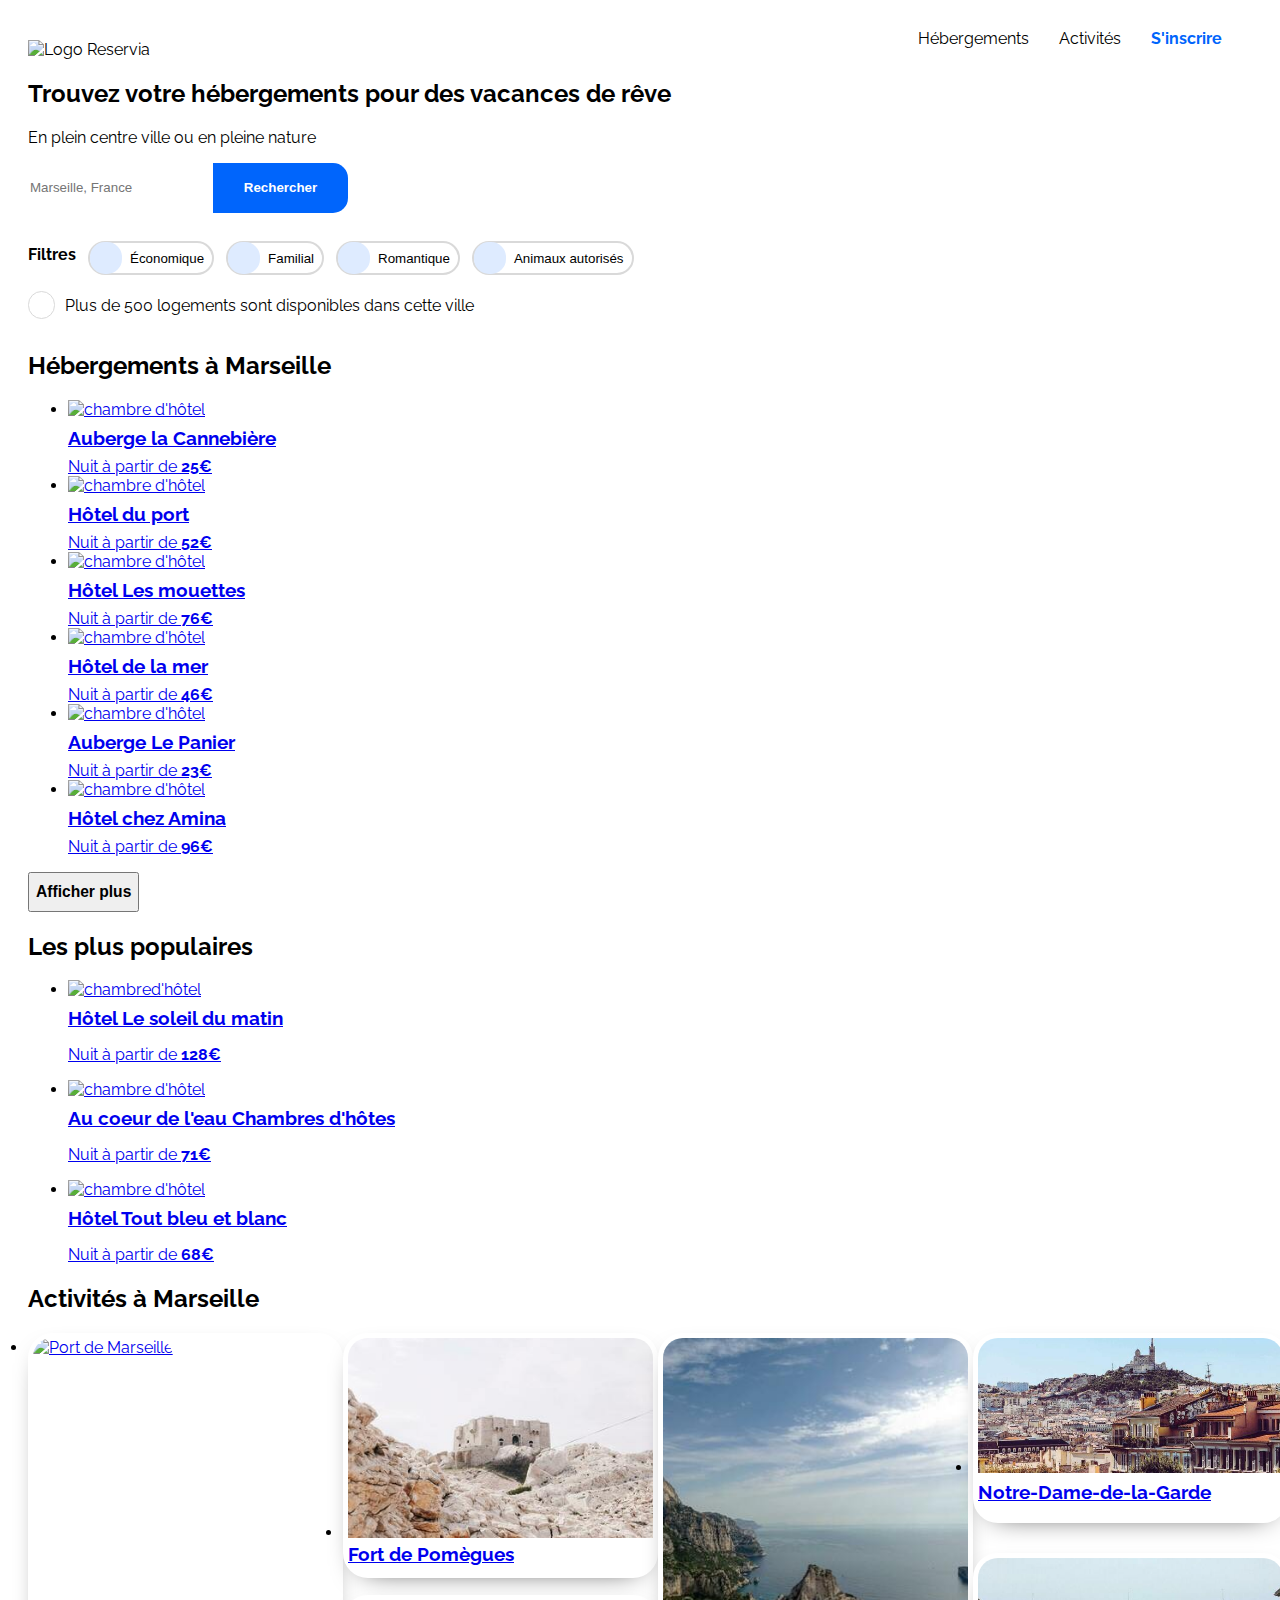
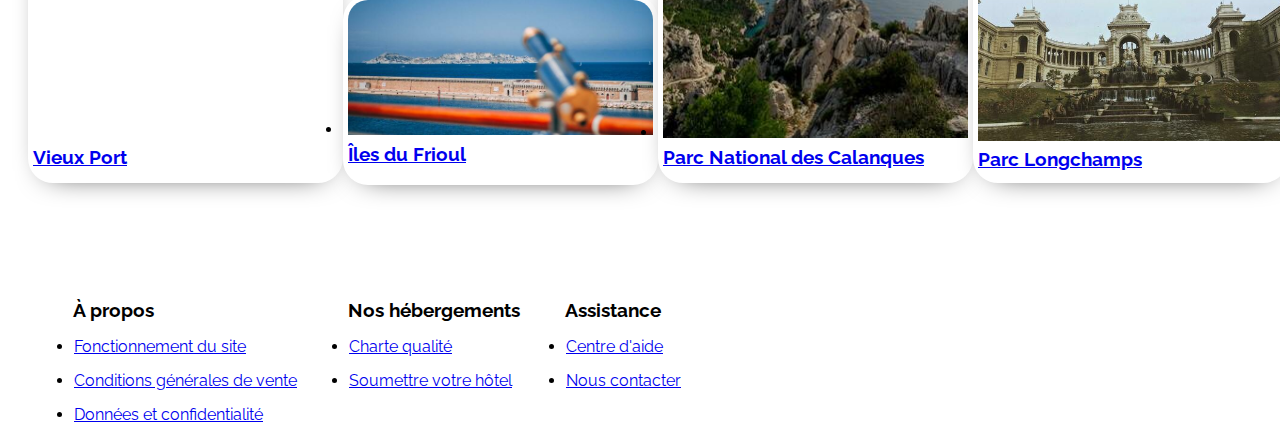
==== commit 82031b4d: "translating fr to eng" ====
--- a/index.html
+++ b/index.html
@@ -8,7 +8,7 @@
         <link href="https://fonts.googleapis.com/css2?family=Raleway:wght@400;600&display=swap" rel="stylesheet">   
         <link rel="stylesheet" href="https://cdnjs.cloudflare.com/ajax/libs/font-awesome/5.15.3/css/all.min.css" integrity="sha512-iBBXm8fW90+nuLcSKlbmrPcLa0OT92xO1BIsZ+ywDWZCvqsWgccV3gFoRBv0z+8dLJgyAHIhR35VZc2oM/gI1w==" crossorigin="anonymous" referrerpolicy="no-referrer" />
         <link rel="stylesheet" href="css/index.css">
-        <link rel="stylesheet" href="css/accomodations.css">
+        <link rel="stylesheet" href="css/accommodations.css">
         <link rel="stylesheet" href="css/activities.css">
     </head>
     <body>
@@ -20,8 +20,8 @@
                 </div>
                 <nav>
                     <ul id="nav-list">
-                        <li><a href="#accomodations">Hébergements</a></li>
-                        <li><a href="#Activités">Activités</a></li>
+                        <li><a href="#accommodations">Hébergements</a></li>
+                        <li><a href="#activities">Activités</a></li>
                         <li><a id="sign-up" href="sign-up.html>">S'inscrire</a></li>
                     </ul>
                 
@@ -35,7 +35,10 @@
                 <p class="search">
                     <label for="ville"> <i class="fas fa-map-marker-alt"> </i></label>
                     <input type="search" name="ville" id="ville" placeholder="Marseille, France">
-                    <button id="search-button">Rechercher</button>
+                    <button id="search-button">
+                        <span class="searchtext">Rechercher</span>
+                        <i class="searchicon fas fa-search"></i>
+                    </button>
                 </p>
                 </form>
                 <nav>
@@ -52,16 +55,16 @@
                 </div>
             </div>
             <!--hebegement a Marseille-->
-            <section id="accomodations">
-                <article class="town-accomodations">
+            <section id="accommodations">
+                <article class="town-accommodations">
                     <h2>Hébergements à Marseille</h2>
-                    <ul id="accomodations-list">
-                        <li id="accomodation-1" class="accomodation">
+                    <ul id="accommodations-list">
+                        <li id="accommodation-1" class="accommodation">
                             <a href="Cannebiere.html">
                                 <div class="image">
                                     <img src="images/Cannebiere.jpg" alt="chambre d'hôtel">
                                 </div>
-                                <div class="accomodation-info">
+                                <div class="accommodation-info">
                                     <h3>Auberge la Cannebière</h3>
                                     <span>Nuit à partir de <strong>25€</strong></span>
                                     <div class="stars">
@@ -74,12 +77,12 @@
                                 </div>
                             </a>
                         </li>
-                        <li id="accomodation-2" class="accomodation">
+                        <li id="accommodation-2" class="accommodation">
                             <a href="Port.html">
                                 <div class="image">
                                     <img src="images/Port.jpg" alt="chambre d'hôtel">
                                 </div>
-                                <div class="accomodation-info">
+                                <div class="accommodation-info">
                                     <h3>Hôtel du port</h3>
                                     <span>Nuit à partir de <strong>52€</strong></span>
                                     <div class="stars">
@@ -92,12 +95,12 @@
                                 </div>
                             </a>
                         </li>
-                        <li id="accomodation-3" class="accomodation">
+                        <li id="accommodation-3" class="accommodation">
                             <a href="Mouettes.html">
                                 <div class="image">
                                     <img src="images/mouettes.jpg" alt="chambre d'hôtel">
                                 </div>
-                                <div class="accomodation-info">
+                                <div class="accommodation-info">
                                     <h3>Hôtel Les mouettes</h3>
                                     <span>Nuit à partir de <strong>76€</strong></span>
                                     <div class="stars">
@@ -110,12 +113,12 @@
                                 </div>
                             </a>
                         </li>
-                        <li id="accomodation-4" class="accomodation">
+                        <li id="accommodation-4" class="accommodation">
                             <a href="Mer.html">
                                 <div class="image">
                                     <img src="images/Mer.jpg" alt="chambre d'hôtel">
                                 </div>
-                                <div class="accomodation-info">
+                                <div class="accommodation-info">
                                     <h3>Hôtel de la mer</h3>
                                     <span>Nuit à partir de <strong>46€</strong></span>
                                     <div class="stars">
@@ -128,12 +131,12 @@
                                 </div>
                             </a>
                         </li>
-                        <li id="accomodation-5" class="accomodation">
+                        <li id="accommodation-5" class="accommodation">
                             <a href="Panier.html">
                                 <div class="image">
                                     <img src="images/panier.jpg" alt="chambre d'hôtel">
                                 </div>
-                                <div class="accomodation-info">
+                                <div class="accommodation-info">
                                    <h3>Auberge Le Panier</h3>
                                    <span>Nuit à partir de <strong>23€</strong></span> 
                                    <div class="stars">
@@ -146,12 +149,12 @@
                                 </div>
                             </a>
                         </li>
-                        <li id="accomodation-6" class="accomodation">
+                        <li id="accommodation-6" class="accommodation">
                             <a href="Amina.html">
                                 <div class="image">
                                     <img src="images/amina.jpg" alt="chambre d'hôtel">
                                 </div>
-                                <div class="accomodation-info">
+                                <div class="accommodation-info">
                                     <h3>Hôtel chez Amina</h3>
                                     <span>Nuit à partir de <strong>96€</strong></span>
                                     <div class="stars">
@@ -168,7 +171,7 @@
                     <button class="more-button"><h3>Afficher plus</h3></button>
                 </article>
             <!--les plus populaires-->
-                <aside id="popular-accomodations">
+                <aside id="popular-accommodations">
                     <div id="title">
                         <h2>Les plus populaires
                         <i class="fas fa-chart-line"></i>
@@ -180,7 +183,7 @@
                                 <div class="image">
                                     <img src="images/soleil.jpg" alt="chambred'hôtel">
                                 </div>
-                                <div class="accomodation-info">
+                                <div class="accommodation-info">
                                     <h3>Hôtel Le soleil du matin</h3>
                                     <p>Nuit à partir de <strong>128€</strong></p>
                                     <div class="stars">
@@ -198,7 +201,7 @@
                                 <div class="image">
                                     <img src="images/coeur.jpg" alt="chambre d'hôtel">
                                 </div>
-                                <div class="accomodation-info">
+                                <div class="accommodation-info">
                                     <h3>Au coeur de l'eau Chambres d'hôtes</h3>
                                     <p>Nuit à partir de <strong>71€</strong></p>
                                     <div class="stars">
@@ -216,7 +219,7 @@
                                 <div class="image">
                                     <img src="images/bleuetblanc.jpg" alt="chambre d'hôtel">
                                 </div>
-                                <div class="accomodation-info">
+                                <div class="accommodation-info">
                                     <h3>Hôtel Tout bleu et blanc</h3>
                                     <p>Nuit à partir de <strong>68€</strong></p>
                                     <div class="stars">
@@ -233,7 +236,7 @@
                 </aside>
             </section>
             <!--Activités a Marseille-->
-            <div id="Activités">
+            <div id="activities">
                 <h2>Activités à Marseille</h2>
                 <article id="Activités">
                     <ul id="activity-list">
@@ -303,7 +306,7 @@
             <!--footer-->
             <footer>
                 <div id="end-footer">
-                    <div id="propos">
+                    <div id="about">
                         <h3>À propos</h3>
                         <ul>
                             <li>
@@ -317,7 +320,7 @@
                             </li>
                         </ul>
                     </div>
-                    <div id="Nos-hébergements">
+                    <div id="our-accommodations">
                         <h3>Nos hébergements</h3>
                         <ul>
                             <li>
@@ -328,7 +331,7 @@
                             </li>
                         </ul>
                     </div>
-                    <div id="Assistance">
+                    <div id="assistance">
                         <h3>Assistance</h3>
                         <ul>
                             <li>
--- a/css/index.css
+++ b/css/index.css
@@ -50,10 +50,13 @@
 }
 
 /*Recherche*/ 
+.fas.fa-map-marker-alt{
+    background-color: #f2f2f2;
+}
 .search{
     height: 50px;
     width: 400px;
-    margin-left: 20px;
+    margin-left: 0px;
 }
 input {
     border: none;
@@ -69,16 +72,16 @@
     cursor: pointer;
     font-weight: bold;
 }
-#recherche{
+#town-search{
     font-size:medium;
     
 }
-#recherche nav{
-    display: flex;
-    align-items: center;
-}
-
-#recherche nav p {
+#town-search nav{
+    display: flex;
+    align-items: center;
+}
+
+#town-search nav p {
     font-weight: bold;
     margin-right: 12px;
 }
@@ -214,7 +217,10 @@
         border-top: none;
         border-bottom: solid 3px #0065FC;
         padding-bottom: 10px;
-        width: 150%;
+        width: 100%;
+        display: flex;
+        justify-content: center;
+        padding-top: 0px;
     }
     #nav-list li:nth-child(3){
         position: relative;
@@ -225,12 +231,19 @@
         min-width: 0px;
     }
     /* responsive search-bar*/
-
+    .search{
+        width: 330px;
+        margin: 16px 0px;
+    }
+    #town-search form{
+        width: 95%;
+    }
     /* responsive footer */
     #end-footer{
         display: flex;
         flex-direction: column;
         width: 100%;
+        padding-top: 40px;
     }
     #propos, #Nos-hébergements, #Assistance{
         width: 100%;
@@ -250,4 +263,7 @@
     #content{
         width: 100%;
     }
+    header{
+        width: 100%;
+    }
 }--- a/css/activities.css
+++ b/css/activities.css
@@ -45,16 +45,18 @@
     height: 235px;
 }
 #activity-2 img{
-    height: 180px;
+    height: 200px;
 }
 #activity-2 h3{
-    margin-top: 60px;
+    margin-top: 70px;
 }
 #activity-3{
     grid-row: 3/4;
+    height: 180px;
 }
 #activity-5{
     grid-row: 1/2;
+    height: 180px ;
 }
 #activity-6{
     grid-row: 2/4;
@@ -66,19 +68,28 @@
 #activity-6 h3{
     margin-top: 55px;
 }
-/* respoinsive activity*/
-@media (max-width: 600px){
-    #activités{
+/*responsive mobile*/
+@media (max-width: 767px){
+    /* respoinsive activity*/
+    #Activités{
         width: 100%;
     }
-    #activity-list{
+    #Activités h3{
+        margin-top: 20px;
+    }
+    ul#activity-list{
         grid-template-columns: 1fr;
         grid-template-rows: 6fr 6fr 6fr 6fr 6fr 6fr;
-        padding: 0px 37px 0px 31px;
+        padding: 0px;
+        width: 100%;
+        margin: 0px;
     }
     #activity-1, #activity-2, #activity-3, #activity-5, #activity-4, #activity-6{
         grid-column: 1/2;
         grid-row: 1/2;
+        margin: 0px;
+        height: 190px;
+        width: 95%;
     }
     #activity-2{
         grid-row: 2/3;
@@ -95,4 +106,23 @@
     #activity-6{
         grid-row: 6/7;
     }
+   .activity1 .activity-img{
+       height: 135px;
+   }
+   #activity-2 img{
+       height: 135px;
+   }
+   #activity-2 h3{
+       margin-top: 20px;
+   }
+   #activity-6 img{
+       height:135px;
+   }
+   #activity-6 h3{
+       margin-top:20px
+   }
+}
+/*responsive tablette*/
+@media (min-width: 767px) and (max-width: 1024px ){
+    
 }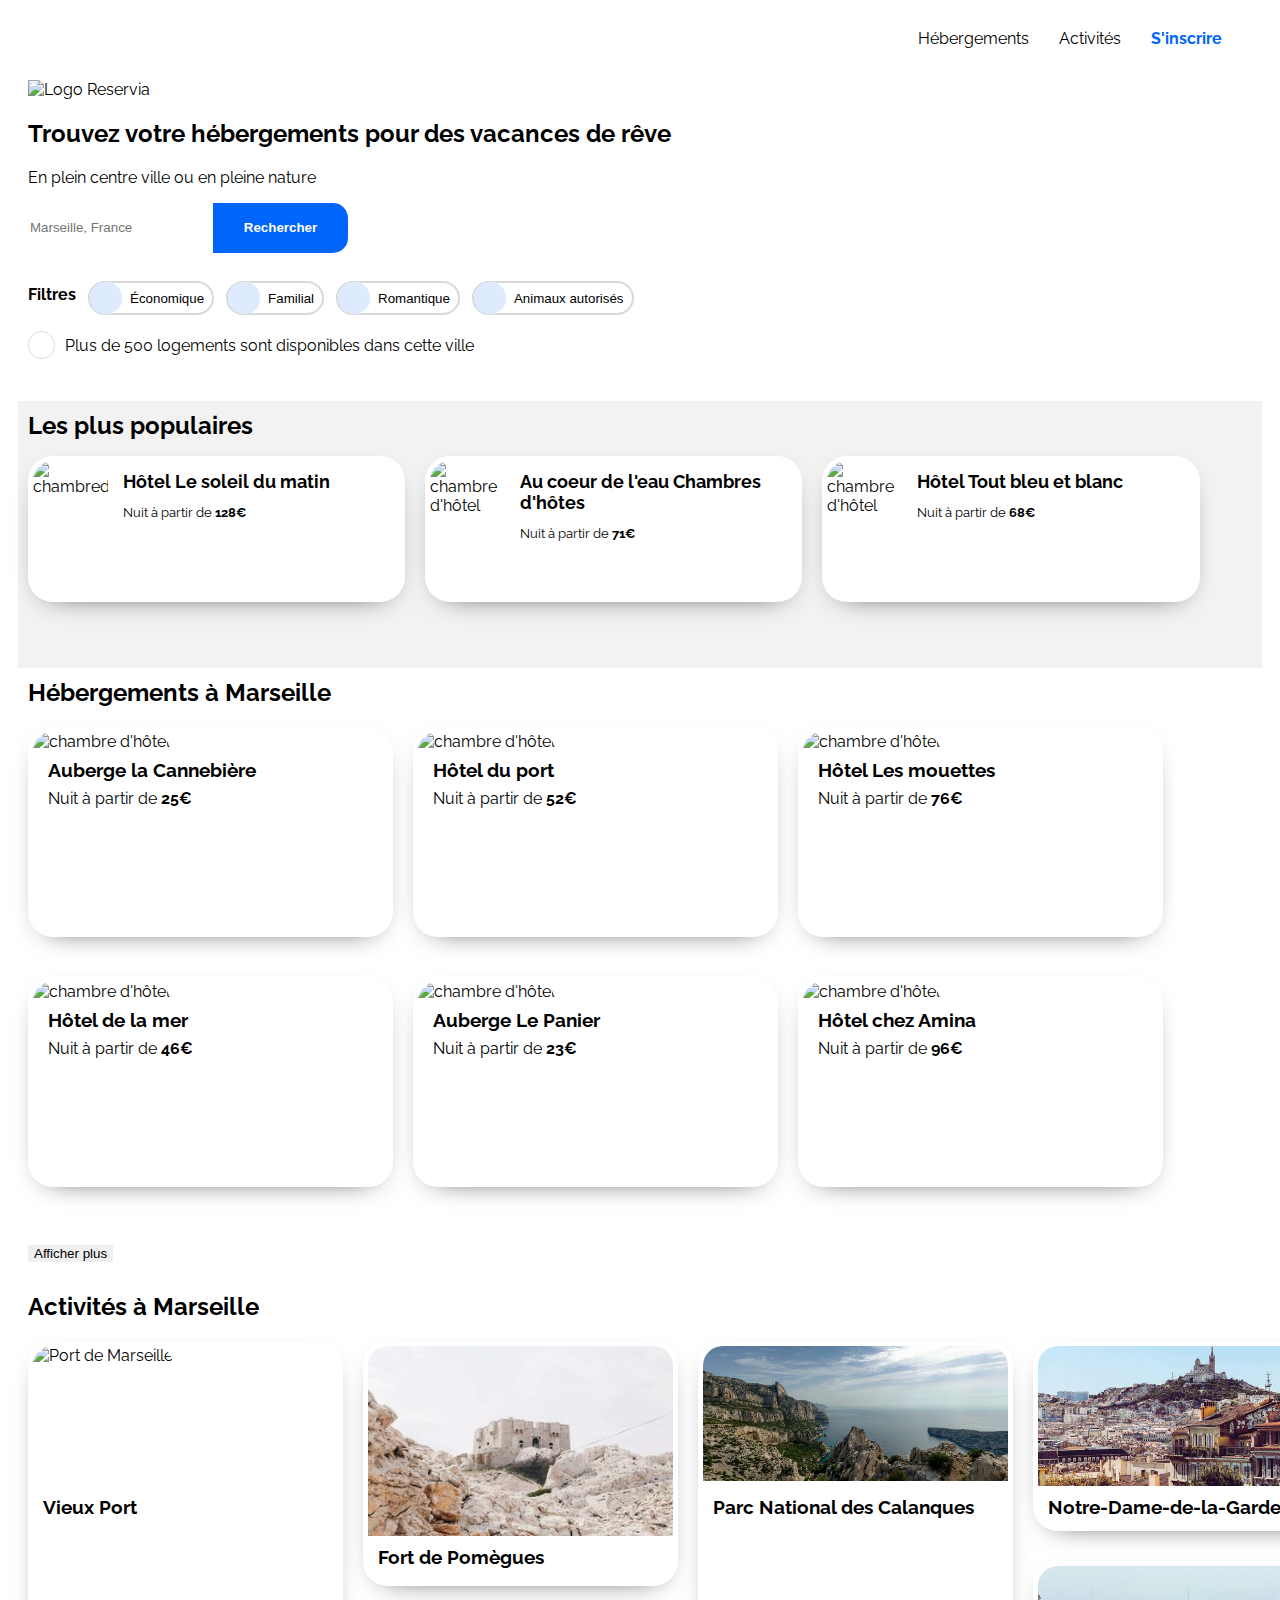
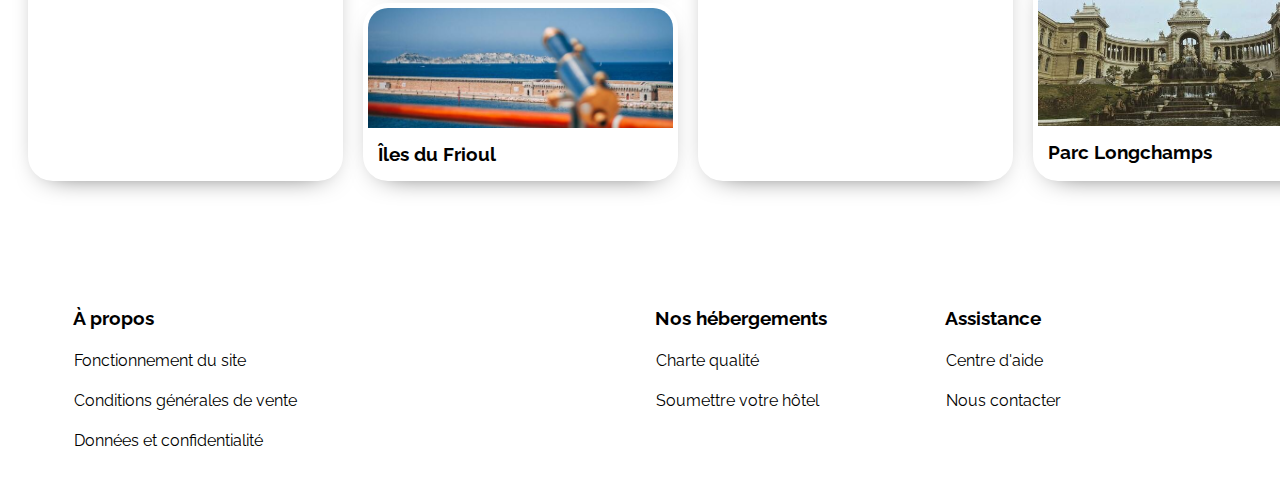
==== commit 4888d8ad: "change section into div #accomodations" ====
--- a/index.html
+++ b/index.html
@@ -8,7 +8,7 @@
         <link href="https://fonts.googleapis.com/css2?family=Raleway:wght@400;600&display=swap" rel="stylesheet">   
         <link rel="stylesheet" href="https://cdnjs.cloudflare.com/ajax/libs/font-awesome/5.15.3/css/all.min.css" integrity="sha512-iBBXm8fW90+nuLcSKlbmrPcLa0OT92xO1BIsZ+ywDWZCvqsWgccV3gFoRBv0z+8dLJgyAHIhR35VZc2oM/gI1w==" crossorigin="anonymous" referrerpolicy="no-referrer" />
         <link rel="stylesheet" href="css/index.css">
-        <link rel="stylesheet" href="css/accommodations.css">
+        <link rel="stylesheet" href="css/accomodations.css">
         <link rel="stylesheet" href="css/activities.css">
     </head>
     <body>
@@ -20,9 +20,9 @@
                 </div>
                 <nav>
                     <ul id="nav-list">
-                        <li><a href="#accommodations">Hébergements</a></li>
+                        <li><a href="#accomodations">Hébergements</a></li>
                         <li><a href="#activities">Activités</a></li>
-                        <li><a id="sign-up" href="sign-up.html>">S'inscrire</a></li>
+                        <li><a id="sign-up" href="sign-up.html">S'inscrire</a></li>
                     </ul>
                 
                 </nav>
@@ -55,16 +55,16 @@
                 </div>
             </div>
             <!--hebegement a Marseille-->
-            <section id="accommodations">
-                <article class="town-accommodations">
+            <div id="accomodations">
+                <article class="town-accomodations">
                     <h2>Hébergements à Marseille</h2>
-                    <ul id="accommodations-list">
-                        <li id="accommodation-1" class="accommodation">
+                    <ul id="accomodations-list">
+                        <li id="accomodation-1" class="accomodation">
                             <a href="Cannebiere.html">
                                 <div class="image">
                                     <img src="images/Cannebiere.jpg" alt="chambre d'hôtel">
                                 </div>
-                                <div class="accommodation-info">
+                                <div class="accomodation-info">
                                     <h3>Auberge la Cannebière</h3>
                                     <span>Nuit à partir de <strong>25€</strong></span>
                                     <div class="stars">
@@ -77,12 +77,12 @@
                                 </div>
                             </a>
                         </li>
-                        <li id="accommodation-2" class="accommodation">
+                        <li id="accomodation-2" class="accomodation">
                             <a href="Port.html">
                                 <div class="image">
                                     <img src="images/Port.jpg" alt="chambre d'hôtel">
                                 </div>
-                                <div class="accommodation-info">
+                                <div class="accomodation-info">
                                     <h3>Hôtel du port</h3>
                                     <span>Nuit à partir de <strong>52€</strong></span>
                                     <div class="stars">
@@ -95,12 +95,12 @@
                                 </div>
                             </a>
                         </li>
-                        <li id="accommodation-3" class="accommodation">
+                        <li id="accomodation-3" class="accomodation">
                             <a href="Mouettes.html">
                                 <div class="image">
                                     <img src="images/mouettes.jpg" alt="chambre d'hôtel">
                                 </div>
-                                <div class="accommodation-info">
+                                <div class="accomodation-info">
                                     <h3>Hôtel Les mouettes</h3>
                                     <span>Nuit à partir de <strong>76€</strong></span>
                                     <div class="stars">
@@ -113,12 +113,12 @@
                                 </div>
                             </a>
                         </li>
-                        <li id="accommodation-4" class="accommodation">
+                        <li id="accomodation-4" class="accomodation">
                             <a href="Mer.html">
                                 <div class="image">
                                     <img src="images/Mer.jpg" alt="chambre d'hôtel">
                                 </div>
-                                <div class="accommodation-info">
+                                <div class="accomodation-info">
                                     <h3>Hôtel de la mer</h3>
                                     <span>Nuit à partir de <strong>46€</strong></span>
                                     <div class="stars">
@@ -131,12 +131,12 @@
                                 </div>
                             </a>
                         </li>
-                        <li id="accommodation-5" class="accommodation">
+                        <li id="accomodation-5" class="accomodation">
                             <a href="Panier.html">
                                 <div class="image">
                                     <img src="images/panier.jpg" alt="chambre d'hôtel">
                                 </div>
-                                <div class="accommodation-info">
+                                <div class="accomodation-info">
                                    <h3>Auberge Le Panier</h3>
                                    <span>Nuit à partir de <strong>23€</strong></span> 
                                    <div class="stars">
@@ -149,12 +149,12 @@
                                 </div>
                             </a>
                         </li>
-                        <li id="accommodation-6" class="accommodation">
+                        <li id="accomodation-6" class="accomodation">
                             <a href="Amina.html">
                                 <div class="image">
                                     <img src="images/amina.jpg" alt="chambre d'hôtel">
                                 </div>
-                                <div class="accommodation-info">
+                                <div class="accomodation-info">
                                     <h3>Hôtel chez Amina</h3>
                                     <span>Nuit à partir de <strong>96€</strong></span>
                                     <div class="stars">
@@ -168,10 +168,10 @@
                             </a>
                         </li>
                     </ul>
-                    <button class="more-button"><h3>Afficher plus</h3></button>
+                    <button class="more-button">Afficher plus</button>
                 </article>
             <!--les plus populaires-->
-                <aside id="popular-accommodations">
+                <aside id="popular-accomodations">
                     <div id="title">
                         <h2>Les plus populaires
                         <i class="fas fa-chart-line"></i>
@@ -183,7 +183,7 @@
                                 <div class="image">
                                     <img src="images/soleil.jpg" alt="chambred'hôtel">
                                 </div>
-                                <div class="accommodation-info">
+                                <div class="accomodation-info">
                                     <h3>Hôtel Le soleil du matin</h3>
                                     <p>Nuit à partir de <strong>128€</strong></p>
                                     <div class="stars">
@@ -201,7 +201,7 @@
                                 <div class="image">
                                     <img src="images/coeur.jpg" alt="chambre d'hôtel">
                                 </div>
-                                <div class="accommodation-info">
+                                <div class="accomodation-info">
                                     <h3>Au coeur de l'eau Chambres d'hôtes</h3>
                                     <p>Nuit à partir de <strong>71€</strong></p>
                                     <div class="stars">
@@ -209,7 +209,7 @@
                                         <i class="fas fa-star"></i>
                                         <i class="fas fa-star"></i>
                                         <i class="fas fa-star"></i>
-                                        <i class="fas fa-star fas fa-star-gray"></i>
+                                        <i class="fas fa-star star-empty"></i>
                                     </div>
                                 </div>
                             </a>
@@ -219,7 +219,7 @@
                                 <div class="image">
                                     <img src="images/bleuetblanc.jpg" alt="chambre d'hôtel">
                                 </div>
-                                <div class="accommodation-info">
+                                <div class="accomodation-info">
                                     <h3>Hôtel Tout bleu et blanc</h3>
                                     <p>Nuit à partir de <strong>68€</strong></p>
                                     <div class="stars">
@@ -227,20 +227,20 @@
                                         <i class="fas fa-star"></i>
                                         <i class="fas fa-star"></i>
                                         <i class="fas fa-star"></i>
-                                        <i class="fas fa-star fas fa-star-gray"></i>
+                                        <i class="fas fa-star star-empty"></i>
                                     </div>
                                 </div>
                             </a>
                         </li>
                     </ul>
                 </aside>
-            </section>
+            </div>
             <!--Activités a Marseille-->
             <div id="activities">
                 <h2>Activités à Marseille</h2>
                 <article id="Activités">
                     <ul id="activity-list">
-                        <li id="activity-1" class="activity1">
+                        <li id="activity-1" class="activity activity-big">
                             <a href="VieuxPort.html">
                                 <div class="activity-img">
                                     <img src="images/VieuxPort.jpg" alt="Port de Marseille">
@@ -270,7 +270,7 @@
                                 </div>
                             </a>
                         </li>
-                        <li id="activity-4" class="activity1">
+                        <li id="activity-4" class="activity activity-big">
                             <a href="Calanques.html">
                                 <div class="activity-img">
                                     <img src="images/parc.jpg" alt="Parc National des Calanques">
@@ -320,7 +320,7 @@
                             </li>
                         </ul>
                     </div>
-                    <div id="our-accommodations">
+                    <div id="our-accomodations">
                         <h3>Nos hébergements</h3>
                         <ul>
                             <li>
--- a/css/accomodations.css
+++ b/css/accomodations.css
@@ -0,0 +1,209 @@
+.accomodation, .popular{
+    background-color: #ffffff;
+    border: solid 5px transparent;
+    border-radius: 25px;
+    box-shadow: 0px 9px 30px -20px black;
+    cursor: pointer;
+}
+
+.accomodation {
+    background-color: #ffffff;
+    height: 200px;
+    width: 29%;
+}
+.accomodation:hover{
+    transition-duration: 400ms;
+    transform: scale(1.05);
+}
+
+ ul{
+     list-style: none;
+     text-decoration: none;
+ }
+ li{
+    display:inline-block;
+    width: 100%;
+    margin-right: 20px;
+    margin-bottom: 40px;
+}
+ #town-accomodations {
+    padding: 45px 38px 25px 38px;
+    background-color: #f2f2f2;
+    border-radius: 25px;
+    display: flex;
+    flex-wrap: wrap;
+ }
+ ul#accomodations-list{
+    padding: 0px;
+    display: flex;
+    flex-wrap: wrap;
+ }
+ #accomodations h2{
+     margin-top: 0px;
+ }
+ .accomodation img{
+    border-radius: 20px 20px 0px 0px;
+    width: 100%;
+    height: 100%;
+    object-fit: cover;
+    height: 110px;
+    border-radius: 20px 20px 0px 0px;
+}
+ a{
+     color: black;
+     text-decoration: none;
+ }
+ .stars{
+     color: #0065FC;
+     margin-bottom: 4px;
+ }
+ .star-empty{
+     color: rgb(202, 202, 202);
+ }
+ .accomodation-info{
+     padding-left: 15px;
+ }
+#accomodations{
+    display: flex;
+    margin-bottom: 20px;
+    padding-top: 30px;
+}
+article.town-accomodations{
+    margin-right: 20px;
+    flex: 3;
+    background-color: #f2f2f2;
+    border-radius: 25px;
+    padding: 35px;
+}
+.more-button{
+    border: none;
+}
+aside{
+    flex: 1;
+    position: relative;
+    padding: 35px 30px 0px 30px;
+    background-color: #f2f2f2;
+    border-radius: 25px;
+}
+#title h2{
+    display: flex;
+    justify-content: space-between;
+    margin: 0px;
+}
+.popular{
+    width: 350px;
+    height: 136px;
+}
+.popular:hover{
+    transition-duration: 400ms;
+    transform: scale(1.05);
+}
+.popular .accomodation-info h3{
+    margin: 0;
+    padding-top: 10px;
+}
+ul#popular-list{
+    padding:0px;
+}
+.popular img{
+    border-radius: 20px 0px 0px 20px;
+    height: 135px;
+    width: 130px;
+    padding-top: 0px;
+    border-radius: 20px 0px 0px 20px;
+    object-fit: cover;
+    float: left;
+    margin-right: 15px;
+}
+    /*responsive mobile*/
+@media (max-width: 767px ){
+    /*responsive accomodations*/
+    #accomodations{
+        flex-direction: column-reverse;
+        margin-left: 0px;
+        padding-left: 0px;
+    }
+    article.town-accomodations, aside#popular-accomodations{
+        width: 100%;
+        margin-bottom: 15px;
+        margin-left: 0px;
+        padding-left: 0px;
+        border-radius: 0px;
+    }
+    ul#popular-list{
+        padding: 0px;
+    }
+    ul#accomodations-list{
+        padding: 0px;
+    }
+    #popular-accomodations{
+        width: 100%;
+    }
+    .popular{
+        width: 92%;
+        padding: 0px;
+        margin: 0px;
+        margin-bottom: 20px;
+    }
+    #title .fa-chart-line{
+        position: relative;
+        left: -25px;
+    }
+    .accomodation{
+        width: 95%;
+    }
+    article.town-accomodations{
+        padding: 10px;
+        background-color: #ffffff;
+    }
+    aside#popular-accomodations{
+        padding:10px;
+    }
+}
+/*responsive tablette*/
+@media (min-width: 767px) and (max-width: 1366px){
+    #accomodations{
+        flex-direction: column-reverse;
+        width: 100%;
+        align-items: center;
+    }
+    article, aside{
+        width: 100%;
+    }
+    article.town-accomodations{
+        margin: 0px;
+        background-color: #ffffff;
+        padding: 10px;
+    }
+    aside#popular-accomodations{
+        padding: 10px;
+        border-radius: 0px;
+    }
+    #title .fa-chart-line{
+        position: relative;
+        left: -25px;
+    }
+    ul#popular-list{
+        padding-left: 0px;
+        display: flex;
+    }
+    ul#accomodations-list{
+        padding-left: 0px;
+    }
+    .popular{
+        width: 30%;
+    }
+    .popular img{
+        width: 75px;
+    }
+    .popular .accomodation-info h3{
+        font-size: large;
+        margin: 0px;
+    }
+    .popular .accomodation-info{
+       font-size: small;
+    }
+    .accomodation{
+        width: 29%;
+    }
+}--- a/css/activities.css
+++ b/css/activities.css
@@ -1,5 +1,11 @@
-#activités{
+#activities{
     white-space: nowrap;
+}
+#activities h2{
+    margin-top: 0px;
+}
+article#Activités h3{
+    margin-left: 10px;
 }
 .activity, .activity1{
     background-color: #ffffff;
@@ -7,6 +13,7 @@
     border-radius: 25px;
     box-shadow: 0px 9px 30px -20px black;
     cursor: pointer;
+    width: 22%;
 }
 .activity img, .activity1 img{
     border-radius: 20px 20px 0px 0px;
@@ -15,7 +22,7 @@
     object-fit: cover;
 }
 #activity-1, #activity-4{
-    height: 440px;
+    height: 430px;
     width: 305px;
     grid-row: 1/4;
 }
@@ -28,7 +35,7 @@
     object-fit: cover;
 }
 .activity1 .activity-img{
-    height: 400px;
+    height: 380px;
     border-radius: 25px 25px 0px 0px;
     object-fit: cover;
 }
@@ -40,41 +47,56 @@
     row-gap: 40px;
     padding: 0px;
 }
+#activity-1 h3, #activity-4 h3{
+    margin-top: 15px;
+}
 #activity-2{
     grid-row: 1/3;
     height: 235px;
 }
 #activity-2 img{
-    height: 200px;
+    height: 190px;
 }
 #activity-2 h3{
-    margin-top: 70px;
+    margin-top: 65px;
 }
 #activity-3{
     grid-row: 3/4;
-    height: 180px;
+    height: 168px;
+}
+#activity-3 h3{
+    margin-top: 0px;
+}
+#activity-3 img{
+    height: 120px;
 }
 #activity-5{
     grid-row: 1/2;
     height: 180px ;
 }
+#activity-5 img{
+    height:140px;
+}
+#activity-5 h3{
+    margin-top: 15px;
+}
 #activity-6{
     grid-row: 2/4;
-    height: 220px;
+    height: 210px;
 }
 #activity-6 img{
-    height: 183px;
+    height: 160px;
 }
 #activity-6 h3{
-    margin-top: 55px;
+    margin-top: 40px;
 }
 /*responsive mobile*/
 @media (max-width: 767px){
     /* respoinsive activity*/
-    #Activités{
-        width: 100%;
-    }
-    #Activités h3{
+    #activities{
+        width: 100%;
+    }
+    #activities h3{
         margin-top: 20px;
     }
     ul#activity-list{
@@ -83,6 +105,7 @@
         padding: 0px;
         width: 100%;
         margin: 0px;
+        padding-bottom: 50px;
     }
     #activity-1, #activity-2, #activity-3, #activity-5, #activity-4, #activity-6{
         grid-column: 1/2;
@@ -124,5 +147,54 @@
 }
 /*responsive tablette*/
 @media (min-width: 767px) and (max-width: 1024px ){
-    
+    #activities{
+        width: 100%;
+        padding-left: 10px;
+    }
+    ul#activity-list{
+        grid-template-columns: 1fr 1fr;
+        grid-template-rows: 1fr;
+        padding: 0px;
+        padding-bottom: 30px;
+        width: 100%;
+        margin: 0px;
+        row-gap: 16px;
+        column-gap: 0px;
+    }
+    .activity, .activity1{
+        margin: 0px;
+        width: 100%;
+    }
+    #activity-1{
+        grid-column: 1/2;
+        grid-row: 1/3;
+        width: 90%;
+    }
+    #activity-2{
+        grid-column: 2/2;
+        grid-row: 1/2;
+        margin: 0px;
+        width: 90%;
+    }
+    #activity-3{
+        grid-column: 2/2;
+        grid-row: 2/3;
+        margin: 0px;
+        width: 90%;
+    }
+    #activity-4{
+        grid-column: 2/2;
+        grid-row: 3/5;
+        width: 90%;
+    }
+    #activity-5{
+        grid-column: 1/2;
+        grid-row: 3/4;
+        width: 90%;
+    }
+    #activity-6{
+        grid-column: 1/2;
+        grid-row: 4/5;
+        width: 90%;
+    }
 }